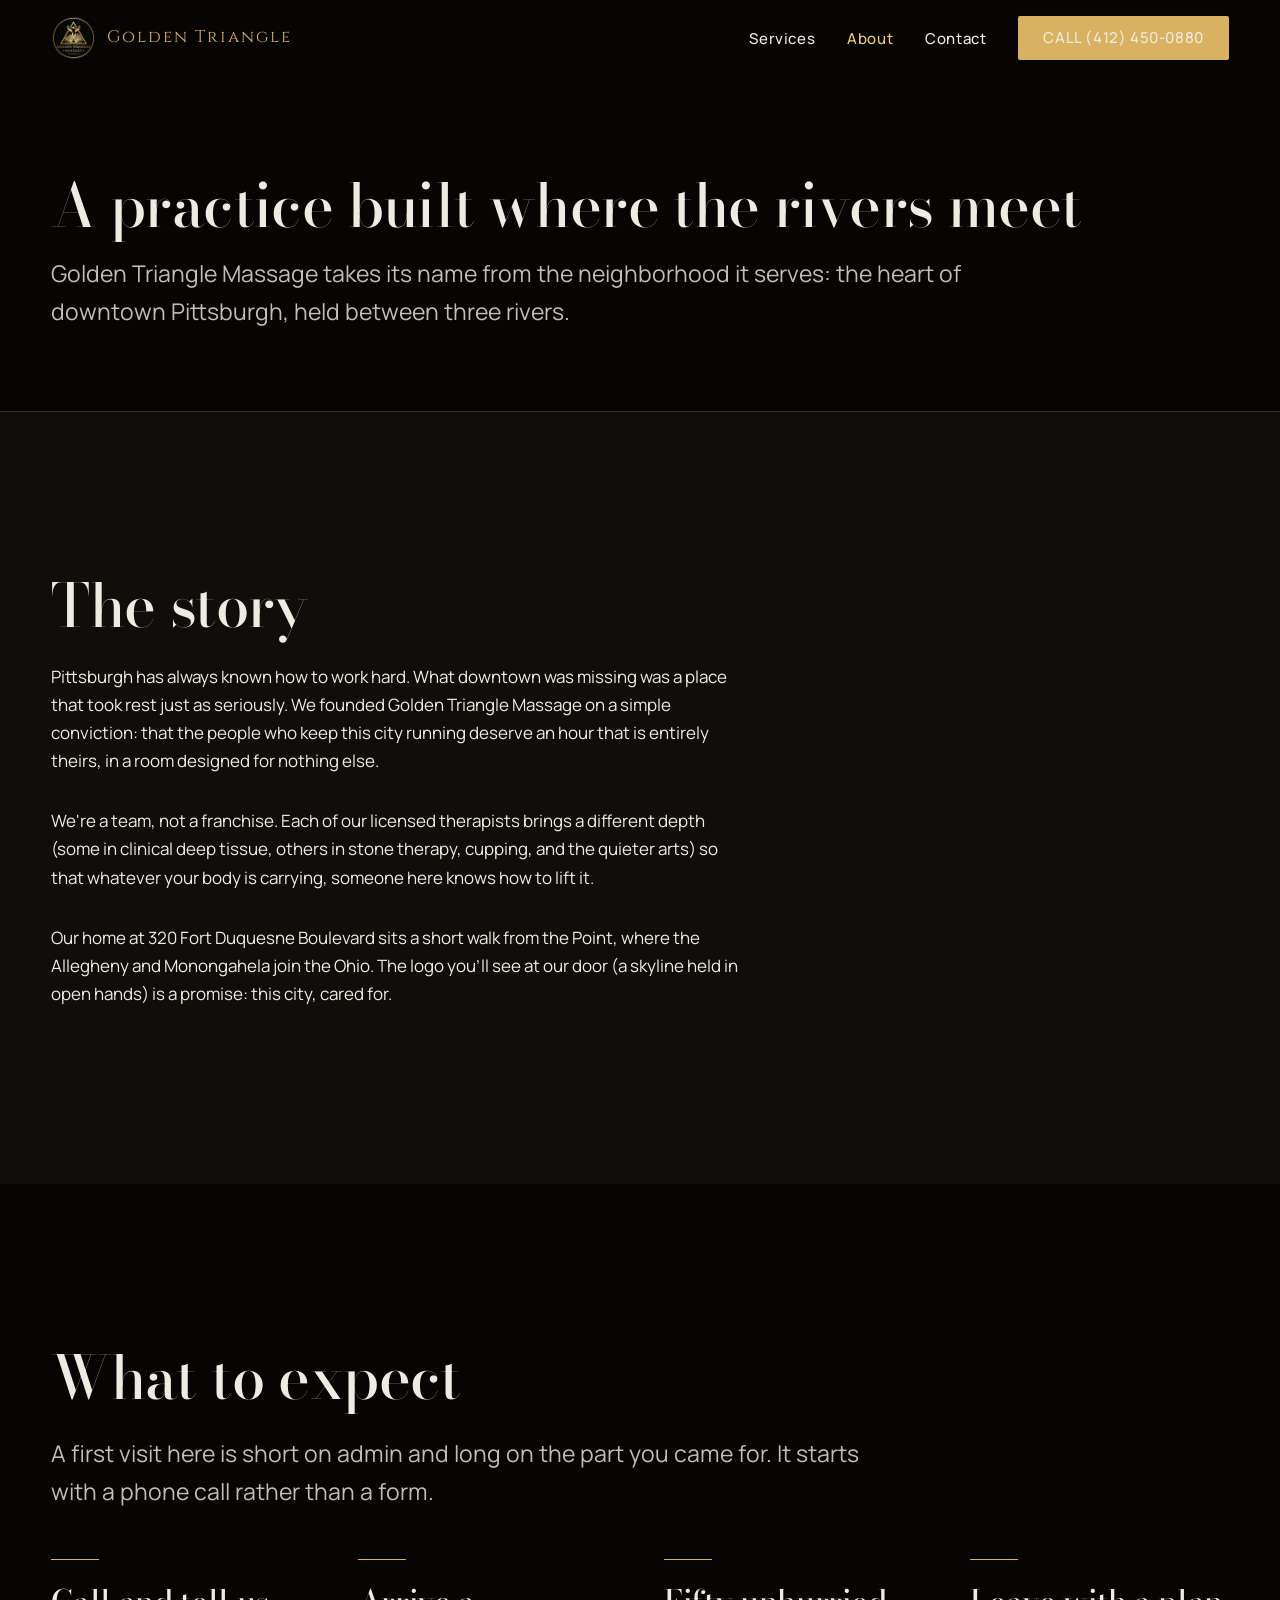
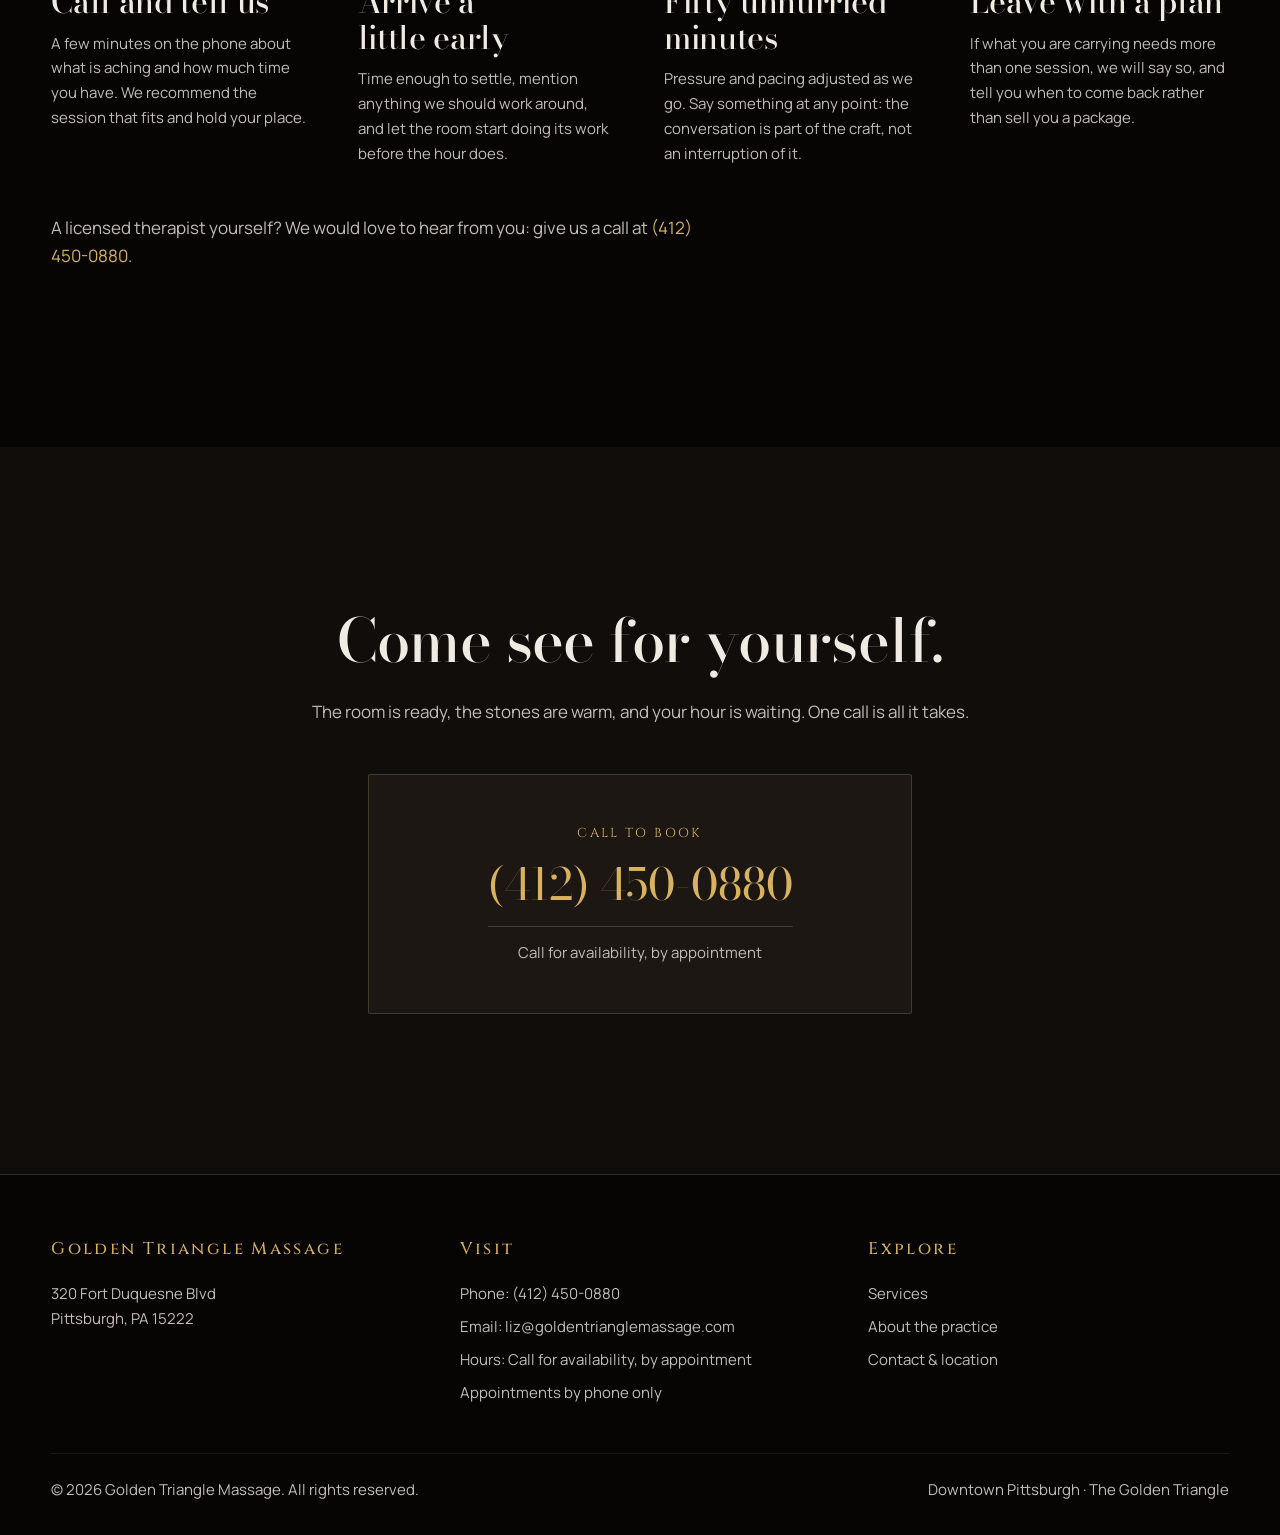
==== about.html @ 6d0ee203 "Initial commit" ====
<!DOCTYPE html>
<html lang="en">
<head>
  <meta charset="UTF-8">
  <meta name="viewport" content="width=device-width, initial-scale=1">
  <title>About — Golden Triangle Massage, Downtown Pittsburgh</title>
  <meta name="description" content="The story of Golden Triangle Massage: a premium massage practice in the heart of downtown Pittsburgh.">
  <link rel="icon" href="assets/favicon.png" type="image/png">
  <link rel="preconnect" href="https://fonts.googleapis.com">
  <link rel="preconnect" href="https://fonts.gstatic.com" crossorigin>
  <link href="https://fonts.googleapis.com/css2?family=Bodoni+Moda:opsz,wght@6..96,400;6..96,500;6..96,600&family=Cinzel:wght@400;500&family=Manrope:wght@400;500;600&display=swap" rel="stylesheet">
  <link rel="stylesheet" href="css/styles.css">
</head>
<body>
  <a class="skip-link" href="#main">Skip to content</a>

  <header class="nav is-solid">
    <div class="nav__inner">
      <a class="nav__brand" href="index.html" aria-label="Golden Triangle Massage — home">
        <img src="assets/logo-mark-96.png" alt="" width="44" height="44">
        <span>Golden Triangle</span>
      </a>
      <button class="nav__toggle" aria-expanded="false" aria-controls="site-nav">
        <span class="nav__toggle-label">Menu</span>
      </button>
      <ul class="nav__links" id="site-nav">
        <li><a href="services.html">Services</a></li>
        <li><a href="about.html" aria-current="page">About</a></li>
        <li><a href="contact.html">Contact</a></li>
        <li><a class="btn btn--gold" href="tel:+14124500880"><span class="nav__call-full">Call (412) 450-0880</span><span class="nav__call-short">Call to Book</span></a></li>
      </ul>
    </div>
  </header>

  <main id="main">
    <div class="page-hero">
      <div class="container">
        <h1 class="rise">A practice built where the rivers meet</h1>
        <p class="rise">Golden Triangle Massage takes its name from the neighborhood it serves: the heart of downtown Pittsburgh, held between three rivers.</p>
      </div>
    </div>

    <section class="section" aria-labelledby="story-title">
      <div class="container">
        <h2 class="section__title rise" id="story-title">The story</h2>
        <div class="stack-8">
          <p class="rise">Pittsburgh has always known how to work hard. What downtown was missing was a place that took rest just as seriously. We founded Golden Triangle Massage on a simple conviction: that the people who keep this city running deserve an hour that is entirely theirs, in a room designed for nothing else.</p>
          <p class="rise">We're a team, not a franchise. Each of our licensed therapists brings a different depth (some in clinical deep tissue, others in stone therapy, cupping, and the quieter arts) so that whatever your body is carrying, someone here knows how to lift it.</p>
          <p class="rise">Our home at 320 Fort Duquesne Boulevard sits a short walk from the Point, where the Allegheny and Monongahela join the Ohio. The logo you'll see at our door (a skyline held in open hands) is a promise: this city, cared for.</p>
        </div>
      </div>
    </section>

    <section class="section section--deep" aria-labelledby="expect-title">
      <div class="container">
        <h2 class="section__title rise" id="expect-title">What to expect</h2>
        <p class="section__lede rise">A first visit here is short on admin and long on the part you came for. It starts with a phone call rather than a form.</p>
        <div class="why-grid mt-12">
          <div class="rise">
            <div class="why__rule" aria-hidden="true"></div>
            <h3>Call and tell us</h3>
            <p>A few minutes on the phone about what is aching and how much time you have. We recommend the session that fits and hold your place.</p>
          </div>
          <div class="rise" data-rise-delay="100">
            <div class="why__rule" aria-hidden="true"></div>
            <h3>Arrive a little early</h3>
            <p>Time enough to settle, mention anything we should work around, and let the room start doing its work before the hour does.</p>
          </div>
          <div class="rise" data-rise-delay="200">
            <div class="why__rule" aria-hidden="true"></div>
            <h3>Fifty unhurried minutes</h3>
            <p>Pressure and pacing adjusted as we go. Say something at any point: the conversation is part of the craft, not an interruption of it.</p>
          </div>
          <div class="rise" data-rise-delay="300">
            <div class="why__rule" aria-hidden="true"></div>
            <h3>Leave with a plan</h3>
            <p>If what you are carrying needs more than one session, we will say so, and tell you when to come back rather than sell you a package.</p>
          </div>
        </div>
        <p class="text-dim mt-12 rise">A licensed therapist yourself? We would love to hear from you: give us a call at <a href="tel:+14124500880">(412) 450-0880</a>.</p>
      </div>
    </section>

    <section class="section cta-band" aria-labelledby="book-title">
      <div class="container">
        <h2 class="rise" id="book-title">Come see for yourself.</h2>
        <p class="rise">The room is ready, the stones are warm, and your hour is waiting. One call is all it takes.</p>
        <div class="call-block rise">
          <p class="call-block__label">Call to book</p>
          <p class="call-block__number"><a href="tel:+14124500880">(412) 450-0880</a></p>
          <p class="call-block__hours">Call for availability, by appointment</p>
        </div>
      </div>
    </section>
  </main>

  <footer class="footer">
    <div class="container">
      <div class="footer__grid">
        <div>
          <h2>Golden Triangle Massage</h2>
          <address>
            320 Fort Duquesne Blvd<br>
            Pittsburgh, PA 15222
          </address>
        </div>
        <div>
          <h2>Visit</h2>
          <ul>
            <li>Phone: <a href="tel:+14124500880">(412) 450-0880</a></li>
            <li>Email: <a href="mailto:liz@goldentrianglemassage.com">liz@goldentrianglemassage.com</a></li>
            <li>Hours: Call for availability, by appointment</li>
            <li>Appointments by phone only</li>
          </ul>
        </div>
        <div>
          <h2>Explore</h2>
          <ul>
            <li><a href="services.html">Services</a></li>
            <li><a href="about.html">About the practice</a></li>
            <li><a href="contact.html">Contact &amp; location</a></li>
          </ul>
        </div>
      </div>
      <div class="footer__legal">
        <span>© 2026 Golden Triangle Massage. All rights reserved.</span>
        <span>Downtown Pittsburgh · The Golden Triangle</span>
      </div>
    </div>
  </footer>

  <script src="js/main.js"></script>
</body>
</html>
---- css/styles.css ----
/* ==========================================================================
   Golden Triangle Massage — design system
   Drenched dark: deep warm near-black, one metallic gold accent, ivory text.
   ========================================================================== */

/* ---------- Tokens ---------- */
:root {
  /* color */
  --bg:         oklch(0.16 0.008 60);
  --bg-deep:    oklch(0.12 0.006 60);
  --surface:    oklch(0.21 0.012 65);
  --surface-2:  oklch(0.25 0.014 68);
  --gold:       oklch(0.78 0.11 85);
  --gold-bright:oklch(0.86 0.12 88);
  --gold-deep:  oklch(0.62 0.10 80);
  --gold-muted: oklch(0.78 0.05 85 / 0.22);
  --gold-faint: oklch(0.78 0.05 85 / 0.10);
  --ivory:      oklch(0.94 0.012 85);
  --ivory-dim:  oklch(0.80 0.01 85);
  --ink-on-gold:oklch(0.18 0.02 70);

  /* type */
  --font-display: "Bodoni Moda", "Didot", "Playfair Display", serif;
  --font-body: "Manrope", "Segoe UI", system-ui, sans-serif;
  --font-mark: "Cinzel", serif;

  --text-xs: 0.8125rem;
  --text-sm: 0.9375rem;
  --text-base: 1.0625rem;
  --text-lg: clamp(1.1875rem, 1.05rem + 0.6vw, 1.4375rem);
  --text-xl: clamp(1.5rem, 1.25rem + 1vw, 2rem);
  --text-2xl: clamp(1.9rem, 1.5rem + 1.8vw, 2.75rem);
  --text-3xl: clamp(2.4rem, 1.8rem + 2.8vw, 3.75rem);
  --text-display: clamp(2.75rem, 1.9rem + 4.4vw, 5.5rem);

  /* spacing */
  --space-1: 0.25rem;
  --space-2: 0.5rem;
  --space-3: 0.75rem;
  --space-4: 1rem;
  --space-6: 1.5rem;
  --space-8: 2rem;
  --space-12: 3rem;
  --space-16: 4rem;
  --space-24: 6rem;
  --section-pad: clamp(5rem, 6rem + 6vw, 10rem);

  /* misc */
  --container: min(1200px, 92vw);
  --radius: 2px;
  --ease-out: cubic-bezier(0.22, 1, 0.36, 1);
  --dur-fast: 200ms;
  --dur-slow: 700ms;

  /* z-scale */
  --z-nav: 30;
  --z-menu: 40;
  --z-skip: 50;

  color-scheme: dark;
}

/* ---------- Reset-ish ---------- */
*, *::before, *::after { box-sizing: border-box; }
html { scroll-behavior: smooth; }
@media (prefers-reduced-motion: reduce) {
  html { scroll-behavior: auto; }
}
body {
  margin: 0;
  background: var(--bg);
  color: var(--ivory);
  font-family: var(--font-body);
  font-size: var(--text-base);
  line-height: 1.65;
  -webkit-font-smoothing: antialiased;
  text-rendering: optimizeLegibility;
}
img { max-width: 100%; height: auto; display: block; }
h1, h2, h3, h4 {
  font-family: var(--font-display);
  font-weight: 500;
  line-height: 1.12;
  letter-spacing: -0.01em;
  text-wrap: balance;
  margin: 0 0 var(--space-6);
}
p { margin: 0 0 var(--space-4); max-width: 70ch; text-wrap: pretty; }
a { color: var(--gold); text-decoration: none; transition: color var(--dur-fast) var(--ease-out); }
a:hover { color: var(--gold-bright); }

:focus-visible {
  outline: 2px solid var(--gold);
  outline-offset: 3px;
  border-radius: var(--radius);
}

::selection { background: var(--gold); color: var(--ink-on-gold); }

/* ---------- Skip link ---------- */
.skip-link {
  position: fixed;
  top: -100%;
  left: var(--space-4);
  z-index: var(--z-skip);
  background: var(--gold);
  color: var(--ink-on-gold);
  padding: var(--space-3) var(--space-6);
  font-weight: 600;
  border-radius: var(--radius);
}
.skip-link:focus { top: var(--space-4); color: var(--ink-on-gold); }

/* ---------- Layout primitives ---------- */
.container { width: var(--container); margin-inline: auto; }
.section { padding-block: var(--section-pad); }
.section--deep { background: var(--bg-deep); }
.section--surface { background: var(--surface); }

.hairline {
  border: 0;
  height: 1px;
  background: var(--gold-muted);
  margin: 0;
}

/* ---------- Buttons ---------- */
.btn {
  display: inline-flex;
  align-items: center;
  justify-content: center;
  gap: var(--space-2);
  min-height: 48px;
  padding: 0.85rem 2.2rem;
  font-family: var(--font-body);
  font-size: var(--text-sm);
  font-weight: 600;
  letter-spacing: 0.06em;
  text-transform: uppercase;
  border-radius: var(--radius);
  border: 1px solid transparent;
  cursor: pointer;
  transition: background-color var(--dur-fast) var(--ease-out),
              border-color var(--dur-fast) var(--ease-out),
              color var(--dur-fast) var(--ease-out);
}
.btn--gold {
  background: var(--gold);
  color: var(--ink-on-gold);
}
.btn--gold:hover { background: var(--gold-bright); color: var(--ink-on-gold); }
.btn--ghost {
  border-color: var(--gold-muted);
  color: var(--ivory);
  background: transparent;
}
.btn--ghost:hover { border-color: var(--gold); color: var(--gold-bright); }

/* ---------- Nav ---------- */
.nav {
  position: fixed;
  inset-inline: 0;
  top: 0;
  z-index: var(--z-nav);
  transition: background-color 300ms var(--ease-out), border-color 300ms var(--ease-out);
  border-bottom: 1px solid transparent;
  background: transparent;
}
.nav.is-solid {
  background: oklch(0.12 0.006 60 / 0.92);
  border-bottom-color: var(--gold-muted);
  backdrop-filter: blur(12px);
}
.nav__inner {
  width: var(--container);
  margin-inline: auto;
  display: flex;
  align-items: center;
  justify-content: space-between;
  gap: var(--space-6);
  min-height: 76px;
}
.nav__brand {
  display: flex;
  align-items: center;
  gap: var(--space-3);
  font-family: var(--font-mark);
  font-size: 1.05rem;
  letter-spacing: 0.12em;
  color: var(--gold);
  white-space: nowrap;
}
.nav__brand:hover { color: var(--gold-bright); }
.nav__brand img { width: 44px; height: 44px; object-fit: cover; border-radius: 50%; }
.nav__links {
  display: flex;
  align-items: center;
  gap: var(--space-8);
  list-style: none;
  margin: 0;
  padding: 0;
}
.nav__links a {
  color: var(--ivory);
  font-size: var(--text-sm);
  font-weight: 500;
  letter-spacing: 0.04em;
}
.nav__links a:hover, .nav__links a[aria-current="page"] { color: var(--gold-bright); }
.nav__links .btn { min-height: 42px; padding: 0.55rem 1.5rem; }
.nav__call-full { display: none; }
@media (min-width: 1080px) {
  .nav__call-full { display: inline; }
  .nav__call-short { display: none; }
}

/* mobile nav */
.nav__toggle {
  display: none;
  background: none;
  border: 1px solid var(--gold-muted);
  border-radius: var(--radius);
  color: var(--ivory);
  padding: var(--space-2) var(--space-3);
  cursor: pointer;
  min-height: 44px;
  min-width: 44px;
}
@media (max-width: 820px) {
  .nav__toggle { display: inline-flex; align-items: center; justify-content: center; }
  .nav__links {
    position: fixed;
    inset: 0;
    top: 76px;
    z-index: var(--z-menu);
    flex-direction: column;
    justify-content: flex-start;
    padding-top: var(--space-12);
    gap: var(--space-8);
    background: var(--bg-deep);
    transform: translateY(-8px);
    opacity: 0;
    visibility: hidden;
    transition: opacity 250ms var(--ease-out), transform 250ms var(--ease-out), visibility 0s 250ms;
  }
  .nav__links.is-open {
    opacity: 1;
    visibility: visible;
    transform: none;
    transition: opacity 250ms var(--ease-out), transform 250ms var(--ease-out);
  }
  .nav__links a { font-size: var(--text-lg); }
  .nav__call-full { display: inline; }
  .nav__call-short { display: none; }
}

/* ---------- Hero ---------- */
.hero {
  position: relative;
  min-height: 92svh;
  display: grid;
  align-items: end;
  isolation: isolate;
  overflow: hidden;
}
.hero__media, .hero__media img {
  position: absolute;
  inset: 0;
  width: 100%;
  height: 100%;
  object-fit: cover;
  z-index: -2;
}
.hero__scrim {
  position: absolute;
  inset: 0;
  z-index: -1;
  background:
    linear-gradient(to top, oklch(0.12 0.006 60 / 0.96) 0%, oklch(0.12 0.006 60 / 0.55) 45%, oklch(0.12 0.006 60 / 0.35) 100%);
}
.hero__content {
  width: var(--container);
  margin-inline: auto;
  padding-block: var(--space-24) clamp(4rem, 8vw, 7rem);
  max-width: min(720px, 92vw);
  margin-inline: auto;
}
.hero__kicker {
  font-family: var(--font-mark);
  color: var(--gold);
  letter-spacing: 0.22em;
  font-size: var(--text-sm);
  margin-bottom: var(--space-6);
}
.hero h1 {
  font-size: var(--text-display);
  font-weight: 500;
  margin-bottom: var(--space-6);
}
.hero__sub {
  color: var(--ivory-dim);
  font-size: var(--text-lg);
  max-width: 46ch;
  margin-bottom: var(--space-8);
}
.hero__ctas { display: flex; flex-wrap: wrap; gap: var(--space-4); }

/* ---------- Entrance motion (enhances visible content) ---------- */
.rise { opacity: 1; transform: none; }
@media (prefers-reduced-motion: no-preference) {
  .js .rise {
    opacity: 0;
    transform: translateY(24px);
    transition: opacity var(--dur-slow) var(--ease-out), transform var(--dur-slow) var(--ease-out);
  }
  .js .rise.is-in { opacity: 1; transform: none; }
  .js .hero .rise { transition-duration: 900ms; }
}

/* ---------- Sections ---------- */
.section__title { font-size: var(--text-3xl); }
.section__lede { color: var(--ivory-dim); font-size: var(--text-lg); max-width: 58ch; }

/* Services — featured + flowing list, not a flat card grid */
.svc-feature {
  display: grid;
  gap: var(--space-8);
  align-items: center;
}
@media (min-width: 900px) {
  .svc-feature { grid-template-columns: 5fr 6fr; gap: var(--space-16); }
  .svc-feature:nth-of-type(even) .svc-feature__media { order: 2; }
}
.svc-feature__media img {
  border-radius: var(--radius);
  border: 1px solid var(--gold-muted);
}
.svc-feature h3 { font-size: var(--text-2xl); margin-bottom: var(--space-4); }
.svc-feature p { color: var(--ivory-dim); }

.svc-list { list-style: none; margin: 0; padding: 0; }
.svc-list li { border-top: 1px solid var(--gold-muted); }
.svc-list li:last-child { border-bottom: 1px solid var(--gold-muted); }
.svc-list a {
  display: flex;
  align-items: baseline;
  justify-content: space-between;
  gap: var(--space-6);
  padding: var(--space-6) var(--space-2);
  color: var(--ivory);
  transition: color var(--dur-fast) var(--ease-out), transform var(--dur-fast) var(--ease-out);
}
.svc-list a:hover { color: var(--gold-bright); transform: translateX(0.5rem); }
.svc-list .svc-list__name { font-family: var(--font-display); font-size: var(--text-xl); }
.svc-list .svc-list__hint { color: var(--ivory-dim); font-size: var(--text-sm); text-align: right; }
@media (max-width: 540px) {
  .svc-list .svc-list__hint { display: none; }
}

/* Why band */
.why-grid {
  display: grid;
  gap: var(--space-12);
  grid-template-columns: repeat(auto-fit, minmax(240px, 1fr));
}
.why-grid h3 { font-size: var(--text-xl); margin-bottom: var(--space-3); }
.why-grid p { color: var(--ivory-dim); font-size: var(--text-sm); margin: 0; }
.why-grid .why__rule { width: 3rem; height: 1px; background: var(--gold); margin-bottom: var(--space-6); }

/* CTA band */
.cta-band { text-align: center; }
.cta-band h2 { font-size: var(--text-3xl); }
.cta-band p { margin-inline: auto; color: var(--ivory-dim); }

/* Call to book — the phone is the only booking channel, so the number is
   presented as content in display type, never hidden behind a button label
   that does nothing on desktop. */
.call-block {
  max-width: 34rem;
  margin: var(--space-12) auto 0;
  padding: var(--space-12) var(--space-8);
  background: var(--surface);
  border: 1px solid var(--gold-muted);
  border-radius: var(--radius);
  text-align: center;
}
.call-block .call-block__label {
  font-family: var(--font-mark);
  font-size: var(--text-xs);
  letter-spacing: 0.18em;
  text-transform: uppercase;
  color: var(--gold);
  margin: 0 0 var(--space-4);
  max-width: none;
}
.call-block .call-block__number {
  margin: 0;
  max-width: none;
  font-family: var(--font-display);
  font-size: var(--text-2xl);
  line-height: 1.1;
}
.call-block__number a {
  color: var(--gold);
  border-bottom: 1px solid var(--gold-muted);
  padding-bottom: var(--space-2);
  transition: color var(--dur-fast) var(--ease-out), border-color var(--dur-fast) var(--ease-out);
  white-space: nowrap;
}
.call-block__number a:hover,
.call-block__number a:focus-visible { color: var(--gold-bright); border-color: var(--gold); }
.call-block .call-block__hours {
  margin: var(--space-8) 0 0;
  max-width: none;
  color: var(--ivory-dim);
  font-size: var(--text-sm);
}
@media (max-width: 480px) {
  .call-block { padding: var(--space-8) var(--space-4); }
}

/* ---------- Footer ---------- */
.footer {
  background: var(--bg-deep);
  border-top: 1px solid var(--gold-muted);
  padding-block: var(--space-16) var(--space-8);
  font-size: var(--text-sm);
  color: var(--ivory-dim);
}
.footer__grid {
  display: grid;
  gap: var(--space-12);
  grid-template-columns: repeat(auto-fit, minmax(220px, 1fr));
  margin-bottom: var(--space-12);
}
.footer h2 { font-family: var(--font-mark); font-size: var(--text-base); color: var(--gold); letter-spacing: 0.14em; }
.footer a { color: var(--ivory-dim); }
.footer a:hover { color: var(--gold-bright); }
.footer address { font-style: normal; }
.footer ul { list-style: none; margin: 0; padding: 0; display: grid; gap: var(--space-2); }
.footer li { overflow-wrap: break-word; }
.footer__legal {
  border-top: 1px solid var(--gold-faint);
  padding-top: var(--space-6);
  display: flex;
  flex-wrap: wrap;
  justify-content: space-between;
  gap: var(--space-4);
}

/* ---------- Detail/service page ---------- */
.page-hero {
  padding-block: calc(76px + var(--space-24)) var(--space-16);
  background: var(--bg-deep);
  border-bottom: 1px solid var(--gold-muted);
}
.page-hero h1 { font-size: var(--text-3xl); margin-bottom: var(--space-4); }
.page-hero p { color: var(--ivory-dim); font-size: var(--text-lg); }

.svc-detail {
  display: grid;
  gap: var(--space-8);
  padding-block: var(--space-16);
  border-top: 1px solid var(--gold-muted);
}
.svc-detail:first-of-type { border-top: 0; }
@media (min-width: 900px) {
  .svc-detail { grid-template-columns: 2fr 3fr; gap: var(--space-16); }
}
.svc-detail h2 { font-size: var(--text-2xl); }
.svc-detail__meta { color: var(--gold); font-size: var(--text-sm); letter-spacing: 0.08em; margin-bottom: var(--space-4); }
.svc-detail ul { color: var(--ivory-dim); padding-left: 1.2em; margin: 0 0 var(--space-6); display: grid; gap: var(--space-2); }
.svc-detail img { border-radius: var(--radius); border: 1px solid var(--gold-muted); position: sticky; top: 100px; }

/* Enhancements — optional add-ons, lifted onto a surface panel */
.enhance {
  display: grid;
  gap: var(--space-8);
  background: var(--surface);
  border: 1px solid var(--gold-muted);
  border-radius: var(--radius);
  padding: var(--space-8);
}
@media (min-width: 900px) {
  .enhance {
    grid-template-columns: 2fr 3fr;
    gap: var(--space-16);
    align-items: center;
    padding: var(--space-12);
  }
}
.enhance__media img { border-radius: var(--radius); border: 1px solid var(--gold-muted); }
.enhance__list { list-style: none; margin: 0; padding: 0; display: grid; gap: var(--space-8); }
.enhance__list > li + li { border-top: 1px solid var(--gold-muted); padding-top: var(--space-8); }
.enhance h3 { font-size: var(--text-xl); margin-bottom: var(--space-3); }
.enhance p { color: var(--ivory-dim); margin: 0; }
.enhance .enhance__meta {
  color: var(--gold);
  font-size: var(--text-sm);
  letter-spacing: 0.08em;
  margin-bottom: var(--space-2);
}

/* Contact */
.contact-grid { display: grid; gap: var(--space-16); }
@media (min-width: 900px) { .contact-grid { grid-template-columns: 1fr 1fr; } }
.contact-grid dl { margin: 0; display: grid; gap: var(--space-6); }
.contact-grid dt { font-family: var(--font-mark); color: var(--gold); letter-spacing: 0.12em; font-size: var(--text-xs); text-transform: uppercase; margin-bottom: var(--space-1); }
.contact-grid dd { margin: 0; color: var(--ivory-dim); }
.map-frame {
  width: 100%;
  aspect-ratio: 4 / 3;
  border: 1px solid var(--gold-muted);
  border-radius: var(--radius);
  filter: grayscale(1) invert(0.92) hue-rotate(180deg) contrast(0.9);
}

/* ---------- Utilities ---------- */
.text-dim { color: var(--ivory-dim); }
.mt-8 { margin-top: var(--space-8); }
.mt-12 { margin-top: var(--space-12); }
.mt-16 { margin-top: var(--space-16); }
.stack-8 > * + * { margin-top: var(--space-8); }
.stack-16 > * + * { margin-top: var(--space-16); }
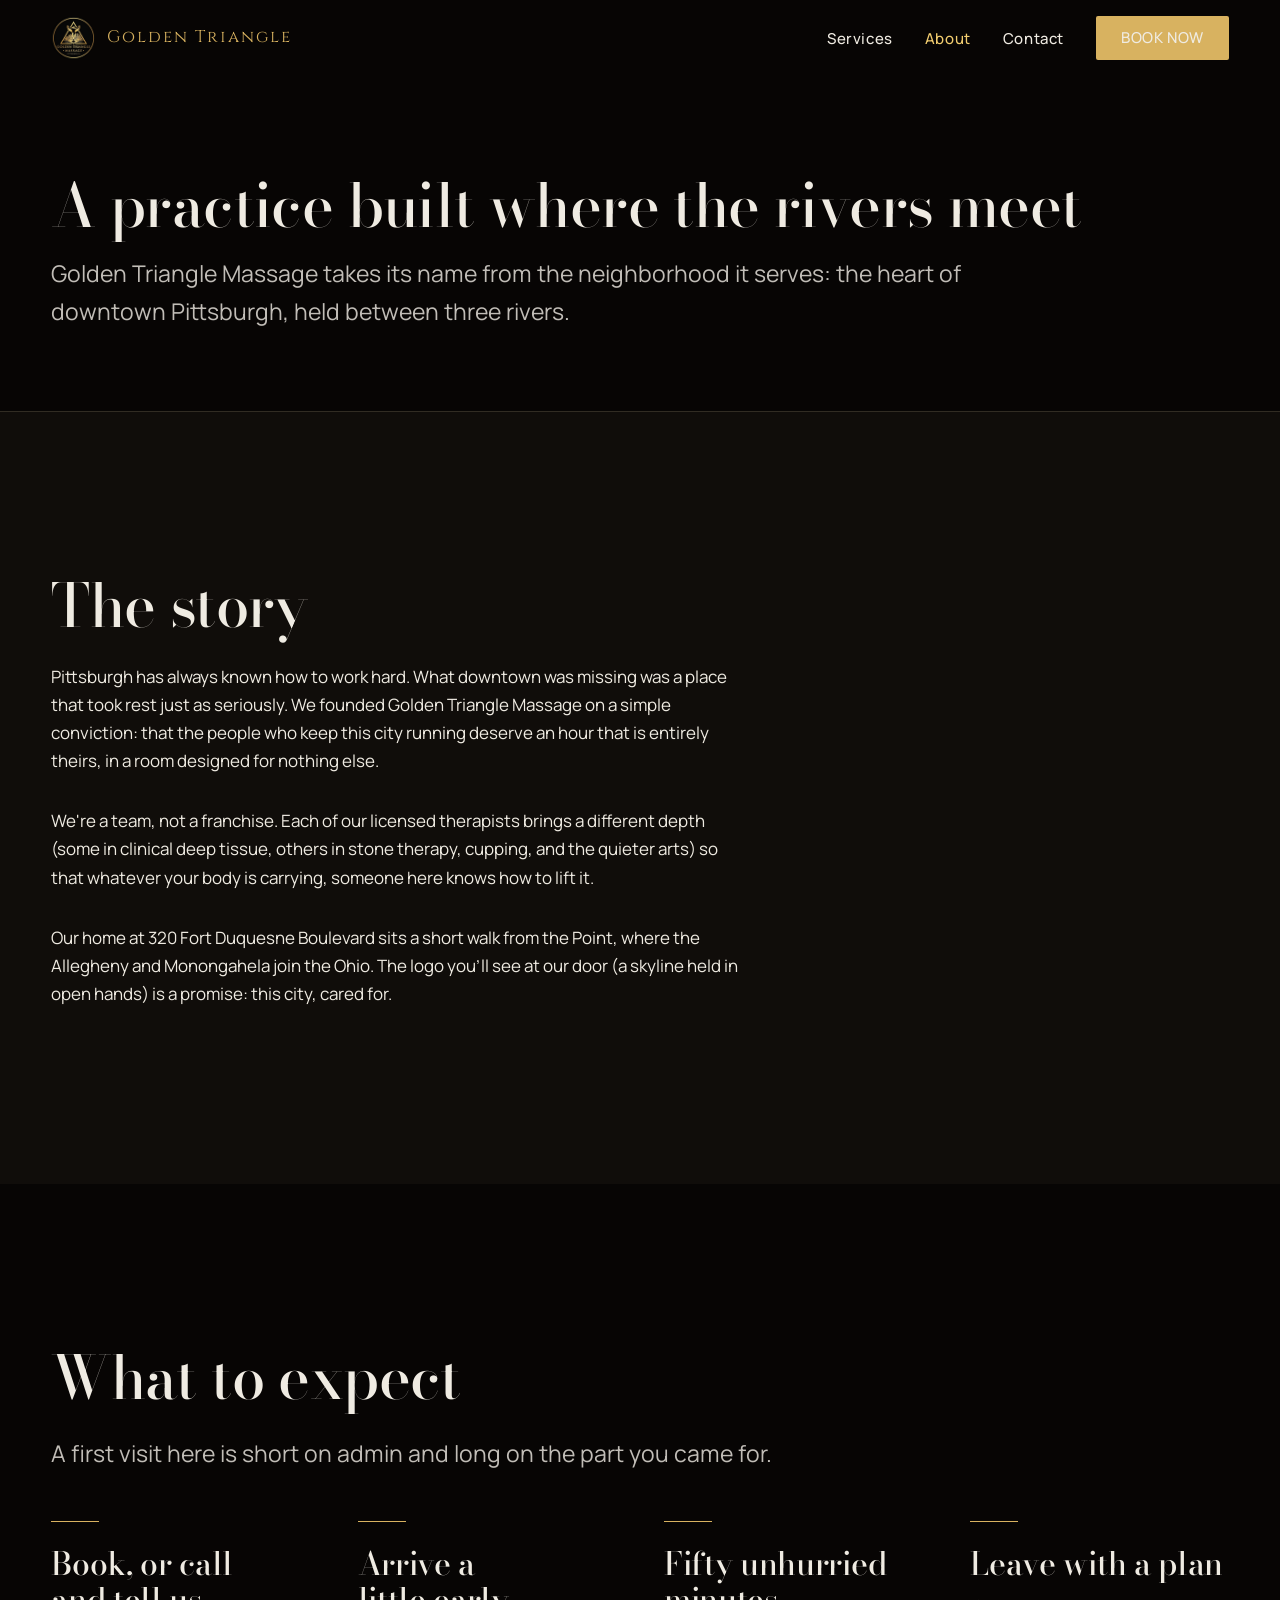
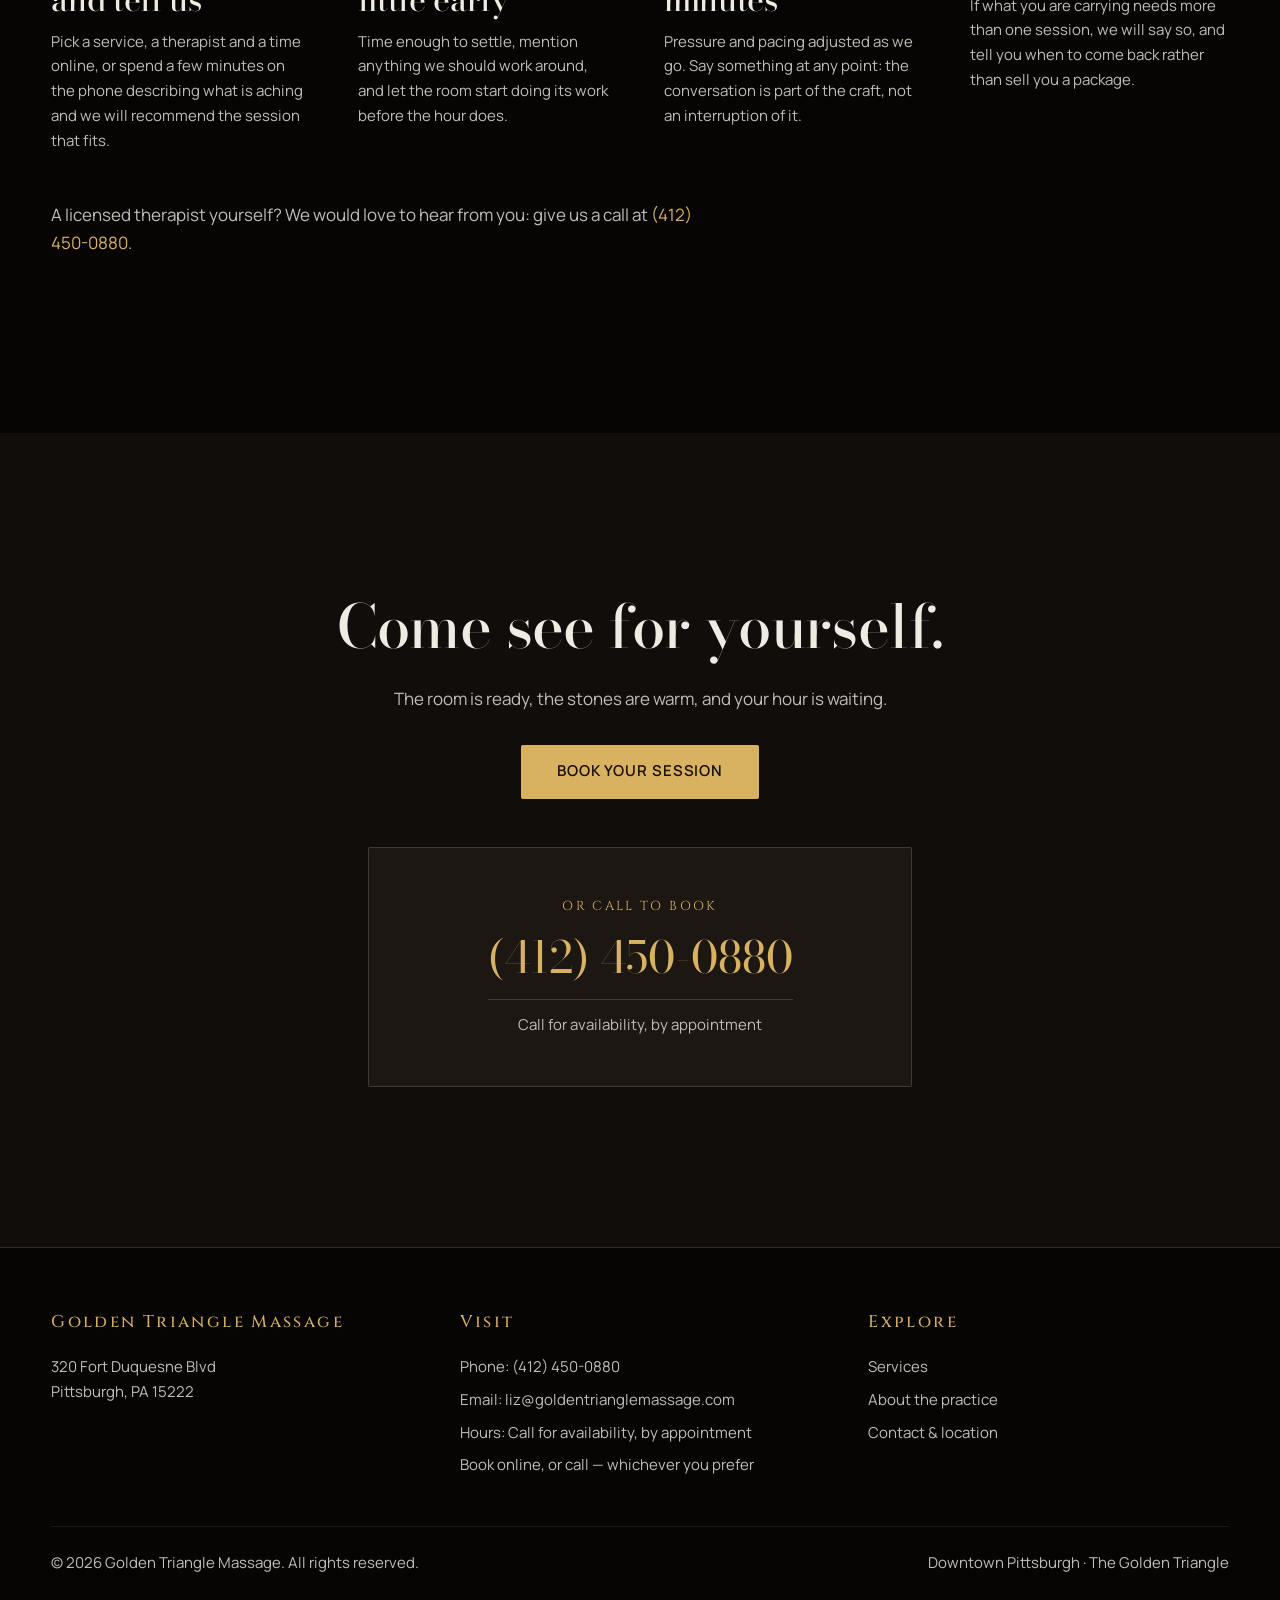
==== commit 5d5183e2: "Re-establish Square online booking widget" ====
--- a/about.html
+++ b/about.html
@@ -27,7 +27,7 @@
         <li><a href="services.html">Services</a></li>
         <li><a href="about.html" aria-current="page">About</a></li>
         <li><a href="contact.html">Contact</a></li>
-        <li><a class="btn btn--gold" href="tel:+14124500880"><span class="nav__call-full">Call (412) 450-0880</span><span class="nav__call-short">Call to Book</span></a></li>
+        <li><a class="btn btn--gold" href="index.html#book">Book Now</a></li>
       </ul>
     </div>
   </header>
@@ -54,12 +54,12 @@
     <section class="section section--deep" aria-labelledby="expect-title">
       <div class="container">
         <h2 class="section__title rise" id="expect-title">What to expect</h2>
-        <p class="section__lede rise">A first visit here is short on admin and long on the part you came for. It starts with a phone call rather than a form.</p>
+        <p class="section__lede rise">A first visit here is short on admin and long on the part you came for.</p>
         <div class="why-grid mt-12">
           <div class="rise">
             <div class="why__rule" aria-hidden="true"></div>
-            <h3>Call and tell us</h3>
-            <p>A few minutes on the phone about what is aching and how much time you have. We recommend the session that fits and hold your place.</p>
+            <h3>Book, or call and tell us</h3>
+            <p>Pick a service, a therapist and a time online, or spend a few minutes on the phone describing what is aching and we will recommend the session that fits.</p>
           </div>
           <div class="rise" data-rise-delay="100">
             <div class="why__rule" aria-hidden="true"></div>
@@ -84,9 +84,10 @@
     <section class="section cta-band" aria-labelledby="book-title">
       <div class="container">
         <h2 class="rise" id="book-title">Come see for yourself.</h2>
-        <p class="rise">The room is ready, the stones are warm, and your hour is waiting. One call is all it takes.</p>
+        <p class="rise">The room is ready, the stones are warm, and your hour is waiting.</p>
+        <p class="mt-8 rise"><a class="btn btn--gold" href="index.html#book">Book Your Session</a></p>
         <div class="call-block rise">
-          <p class="call-block__label">Call to book</p>
+          <p class="call-block__label">Or call to book</p>
           <p class="call-block__number"><a href="tel:+14124500880">(412) 450-0880</a></p>
           <p class="call-block__hours">Call for availability, by appointment</p>
         </div>
@@ -110,7 +111,7 @@
             <li>Phone: <a href="tel:+14124500880">(412) 450-0880</a></li>
             <li>Email: <a href="mailto:liz@goldentrianglemassage.com">liz@goldentrianglemassage.com</a></li>
             <li>Hours: Call for availability, by appointment</li>
-            <li>Appointments by phone only</li>
+            <li>Book online, or call &mdash; whichever you prefer</li>
           </ul>
         </div>
         <div>
--- a/css/styles.css
+++ b/css/styles.css
@@ -208,11 +208,6 @@
 }
 .nav__links a:hover, .nav__links a[aria-current="page"] { color: var(--gold-bright); }
 .nav__links .btn { min-height: 42px; padding: 0.55rem 1.5rem; }
-.nav__call-full { display: none; }
-@media (min-width: 1080px) {
-  .nav__call-full { display: inline; }
-  .nav__call-short { display: none; }
-}
 
 /* mobile nav */
 .nav__toggle {
@@ -250,8 +245,6 @@
     transition: opacity 250ms var(--ease-out), transform 250ms var(--ease-out);
   }
   .nav__links a { font-size: var(--text-lg); }
-  .nav__call-full { display: inline; }
-  .nav__call-short { display: none; }
 }
 
 /* ---------- Hero ---------- */
@@ -372,7 +365,28 @@
 .cta-band h2 { font-size: var(--text-3xl); }
 .cta-band p { margin-inline: auto; color: var(--ivory-dim); }
 
-/* Call to book — the phone is the only booking channel, so the number is
+/* Booking — Square Appointments widget.
+   The embed script injects its own iframe with inline width/height and
+   min-height:500px. Inline styles beat stylesheet rules, so the height
+   override below needs !important. Keep .booking free of side padding at
+   small widths: under 280px of container width Square swaps the widget
+   for its own blue button. */
+.booking {
+  max-width: 940px;
+  margin-inline: auto;
+  margin-top: var(--space-12);
+}
+.booking iframe {
+  min-height: 820px !important;
+  border-radius: var(--radius);
+  background: var(--ivory);
+  display: block;
+}
+@media (max-width: 640px) {
+  .booking iframe { min-height: 900px !important; }
+}
+
+/* Call to book — the alternative to the widget above it. The number is
    presented as content in display type, never hidden behind a button label
    that does nothing on desktop. */
 .call-block {
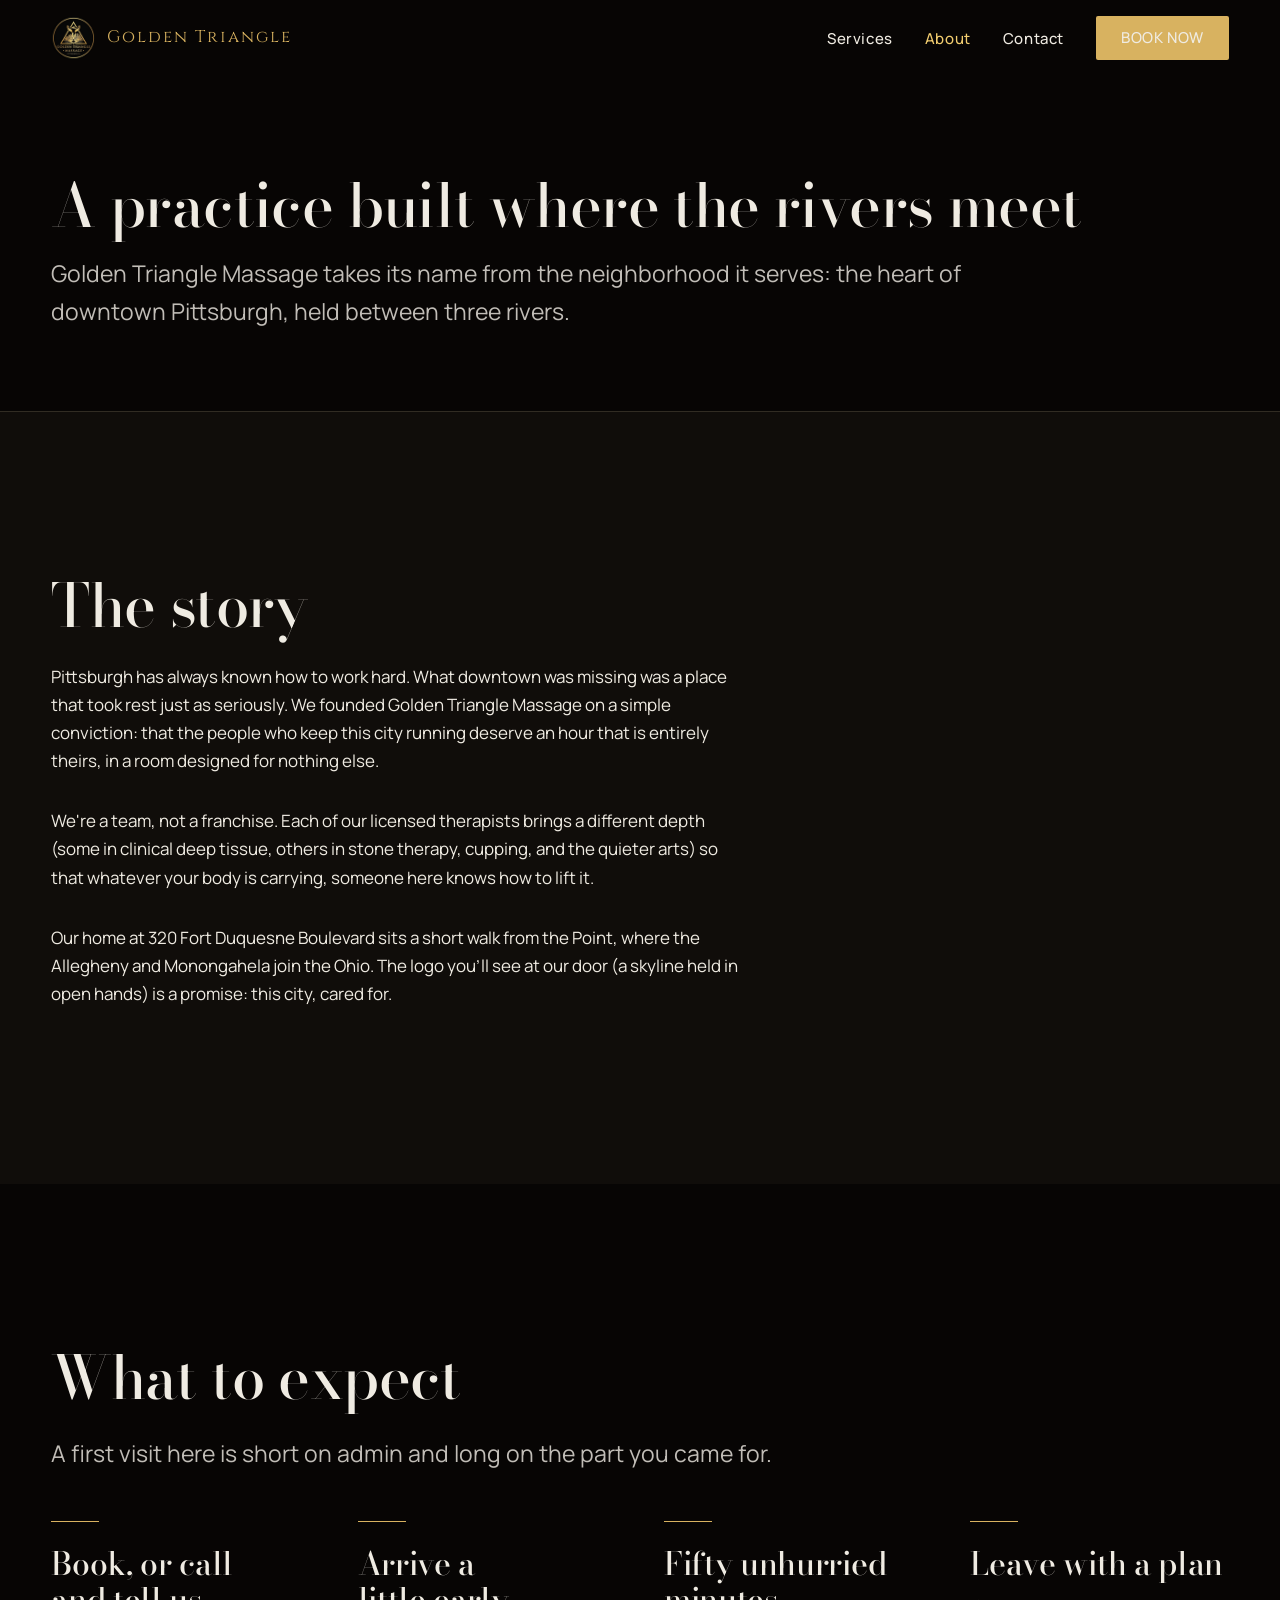
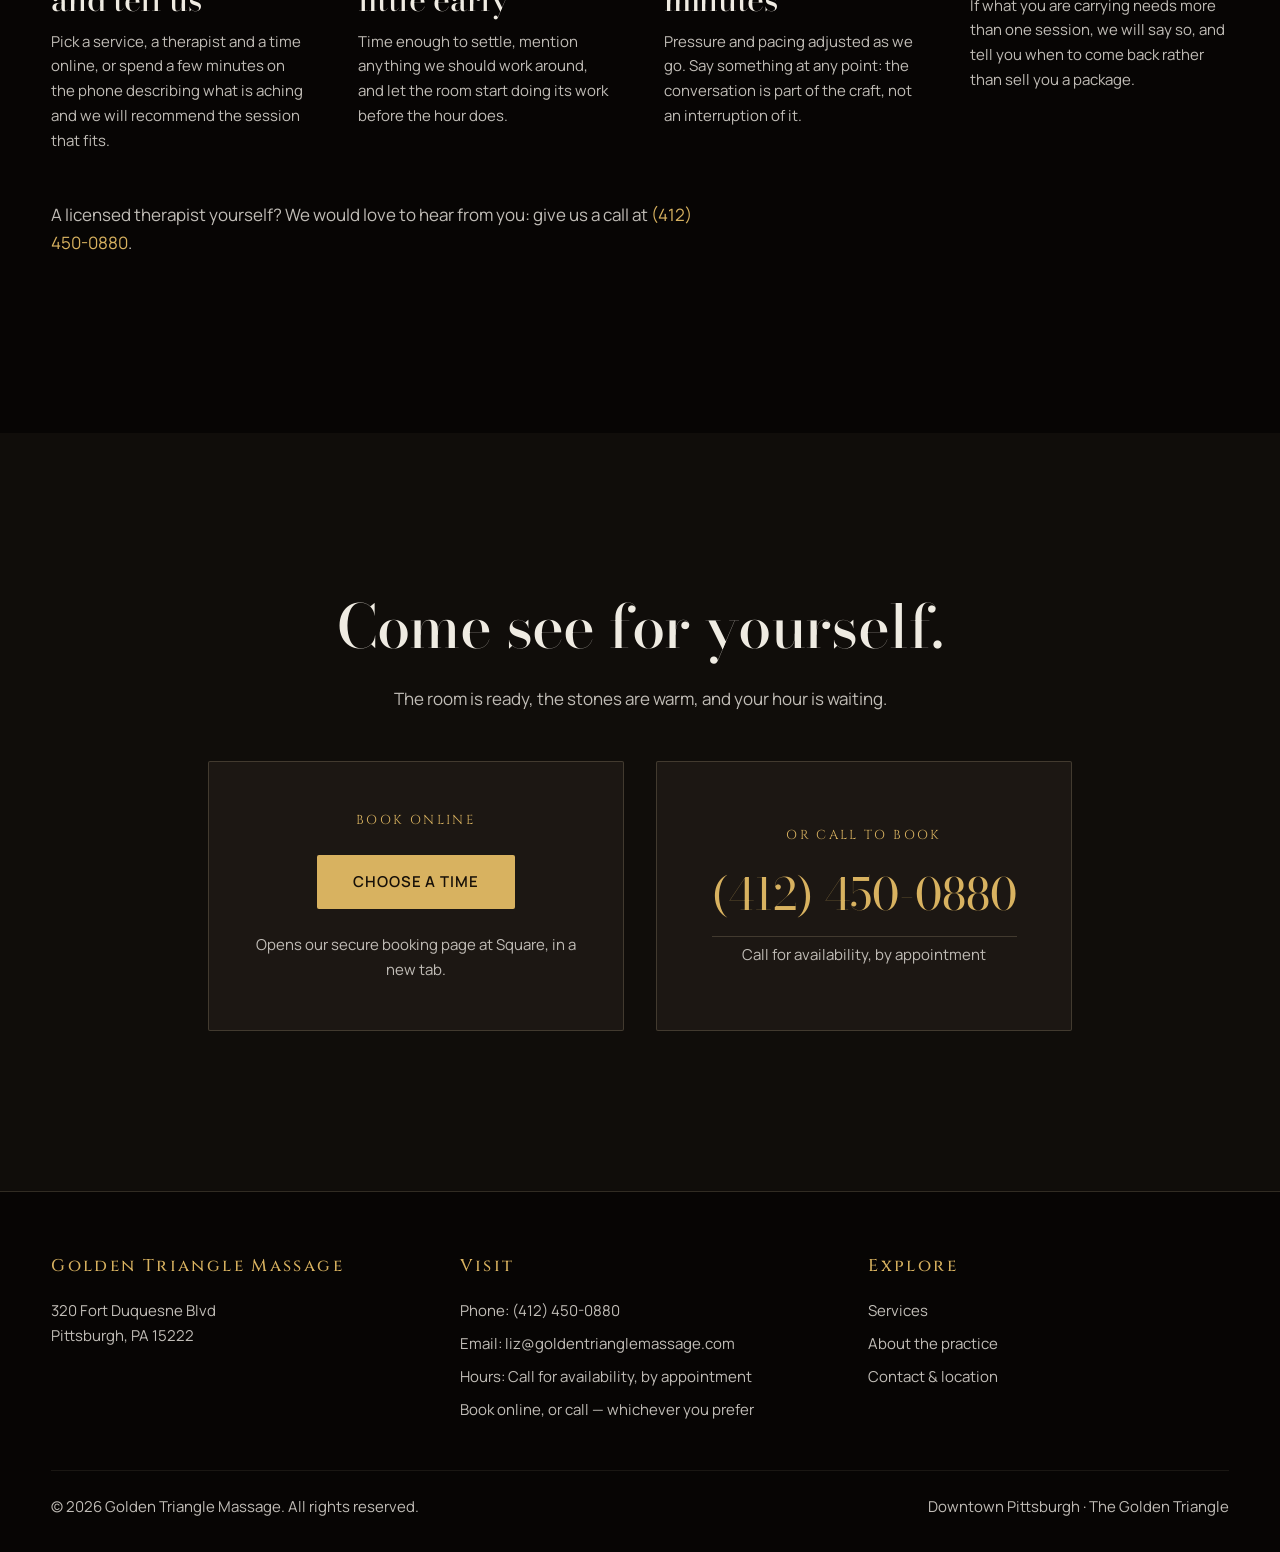
==== commit bf954a82: "Replace Square embed with hosted booking link; fix anchor scroll" ====
--- a/about.html
+++ b/about.html
@@ -85,11 +85,17 @@
       <div class="container">
         <h2 class="rise" id="book-title">Come see for yourself.</h2>
         <p class="rise">The room is ready, the stones are warm, and your hour is waiting.</p>
-        <p class="mt-8 rise"><a class="btn btn--gold" href="index.html#book">Book Your Session</a></p>
-        <div class="call-block rise">
-          <p class="call-block__label">Or call to book</p>
-          <p class="call-block__number"><a href="tel:+14124500880">(412) 450-0880</a></p>
-          <p class="call-block__hours">Call for availability, by appointment</p>
+        <div class="book-options rise">
+          <div class="book-panel">
+            <p class="book-panel__label">Book online</p>
+            <p class="book-panel__action"><a class="btn btn--gold" href="https://book.squareup.com/appointments/7wkaf66nn5cage/location/LXZYDMAX96EXE" target="_blank" rel="noopener">Choose a time</a></p>
+            <p class="book-panel__note">Opens our secure booking page at Square, in a new tab.</p>
+          </div>
+          <div class="book-panel">
+            <p class="book-panel__label">Or call to book</p>
+            <p class="book-panel__number"><a href="tel:+14124500880">(412) 450-0880</a></p>
+            <p class="book-panel__note">Call for availability, by appointment</p>
+          </div>
         </div>
       </div>
     </section>
--- a/css/styles.css
+++ b/css/styles.css
@@ -63,6 +63,7 @@
 /* ---------- Reset-ish ---------- */
 *, *::before, *::after { box-sizing: border-box; }
 html { scroll-behavior: smooth; }
+[id] { scroll-margin-top: 96px; }
 @media (prefers-reduced-motion: reduce) {
   html { scroll-behavior: auto; }
 }
@@ -365,72 +366,62 @@
 .cta-band h2 { font-size: var(--text-3xl); }
 .cta-band p { margin-inline: auto; color: var(--ivory-dim); }
 
-/* Booking — Square Appointments widget.
-   The embed script injects its own iframe with inline width/height and
-   min-height:500px. Inline styles beat stylesheet rules, so the height
-   override below needs !important. Keep .booking free of side padding at
-   small widths: under 280px of container width Square swaps the widget
-   for its own blue button. */
-.booking {
-  max-width: 940px;
-  margin-inline: auto;
-  margin-top: var(--space-12);
-}
-.booking iframe {
-  min-height: 820px !important;
-  border-radius: var(--radius);
-  background: var(--ivory);
-  display: block;
-}
-@media (max-width: 640px) {
-  .booking iframe { min-height: 900px !important; }
-}
-
-/* Call to book — the alternative to the widget above it. The number is
+/* Booking options — two equal routes, online or phone. The number is
    presented as content in display type, never hidden behind a button label
    that does nothing on desktop. */
-.call-block {
-  max-width: 34rem;
+.book-options {
+  display: grid;
+  gap: var(--space-8);
+  max-width: 54rem;
   margin: var(--space-12) auto 0;
-  padding: var(--space-12) var(--space-8);
+}
+@media (min-width: 760px) {
+  .book-options { grid-template-columns: 1fr 1fr; }
+}
+.book-panel {
+  display: flex;
+  flex-direction: column;
+  justify-content: center;
   background: var(--surface);
   border: 1px solid var(--gold-muted);
   border-radius: var(--radius);
+  padding: var(--space-12) var(--space-8);
   text-align: center;
 }
-.call-block .call-block__label {
+.book-panel .book-panel__label {
   font-family: var(--font-mark);
   font-size: var(--text-xs);
   letter-spacing: 0.18em;
   text-transform: uppercase;
   color: var(--gold);
-  margin: 0 0 var(--space-4);
+  margin: 0 0 var(--space-6);
   max-width: none;
 }
-.call-block .call-block__number {
+.book-panel .book-panel__number {
   margin: 0;
   max-width: none;
   font-family: var(--font-display);
   font-size: var(--text-2xl);
   line-height: 1.1;
 }
-.call-block__number a {
+.book-panel__number a {
   color: var(--gold);
   border-bottom: 1px solid var(--gold-muted);
   padding-bottom: var(--space-2);
   transition: color var(--dur-fast) var(--ease-out), border-color var(--dur-fast) var(--ease-out);
   white-space: nowrap;
 }
-.call-block__number a:hover,
-.call-block__number a:focus-visible { color: var(--gold-bright); border-color: var(--gold); }
-.call-block .call-block__hours {
-  margin: var(--space-8) 0 0;
+.book-panel__number a:hover,
+.book-panel__number a:focus-visible { color: var(--gold-bright); border-color: var(--gold); }
+.book-panel .book-panel__action { margin: 0; max-width: none; }
+.book-panel .book-panel__note {
+  margin: var(--space-6) 0 0;
   max-width: none;
   color: var(--ivory-dim);
   font-size: var(--text-sm);
 }
 @media (max-width: 480px) {
-  .call-block { padding: var(--space-8) var(--space-4); }
+  .book-panel { padding: var(--space-8) var(--space-4); }
 }
 
 /* ---------- Footer ---------- */
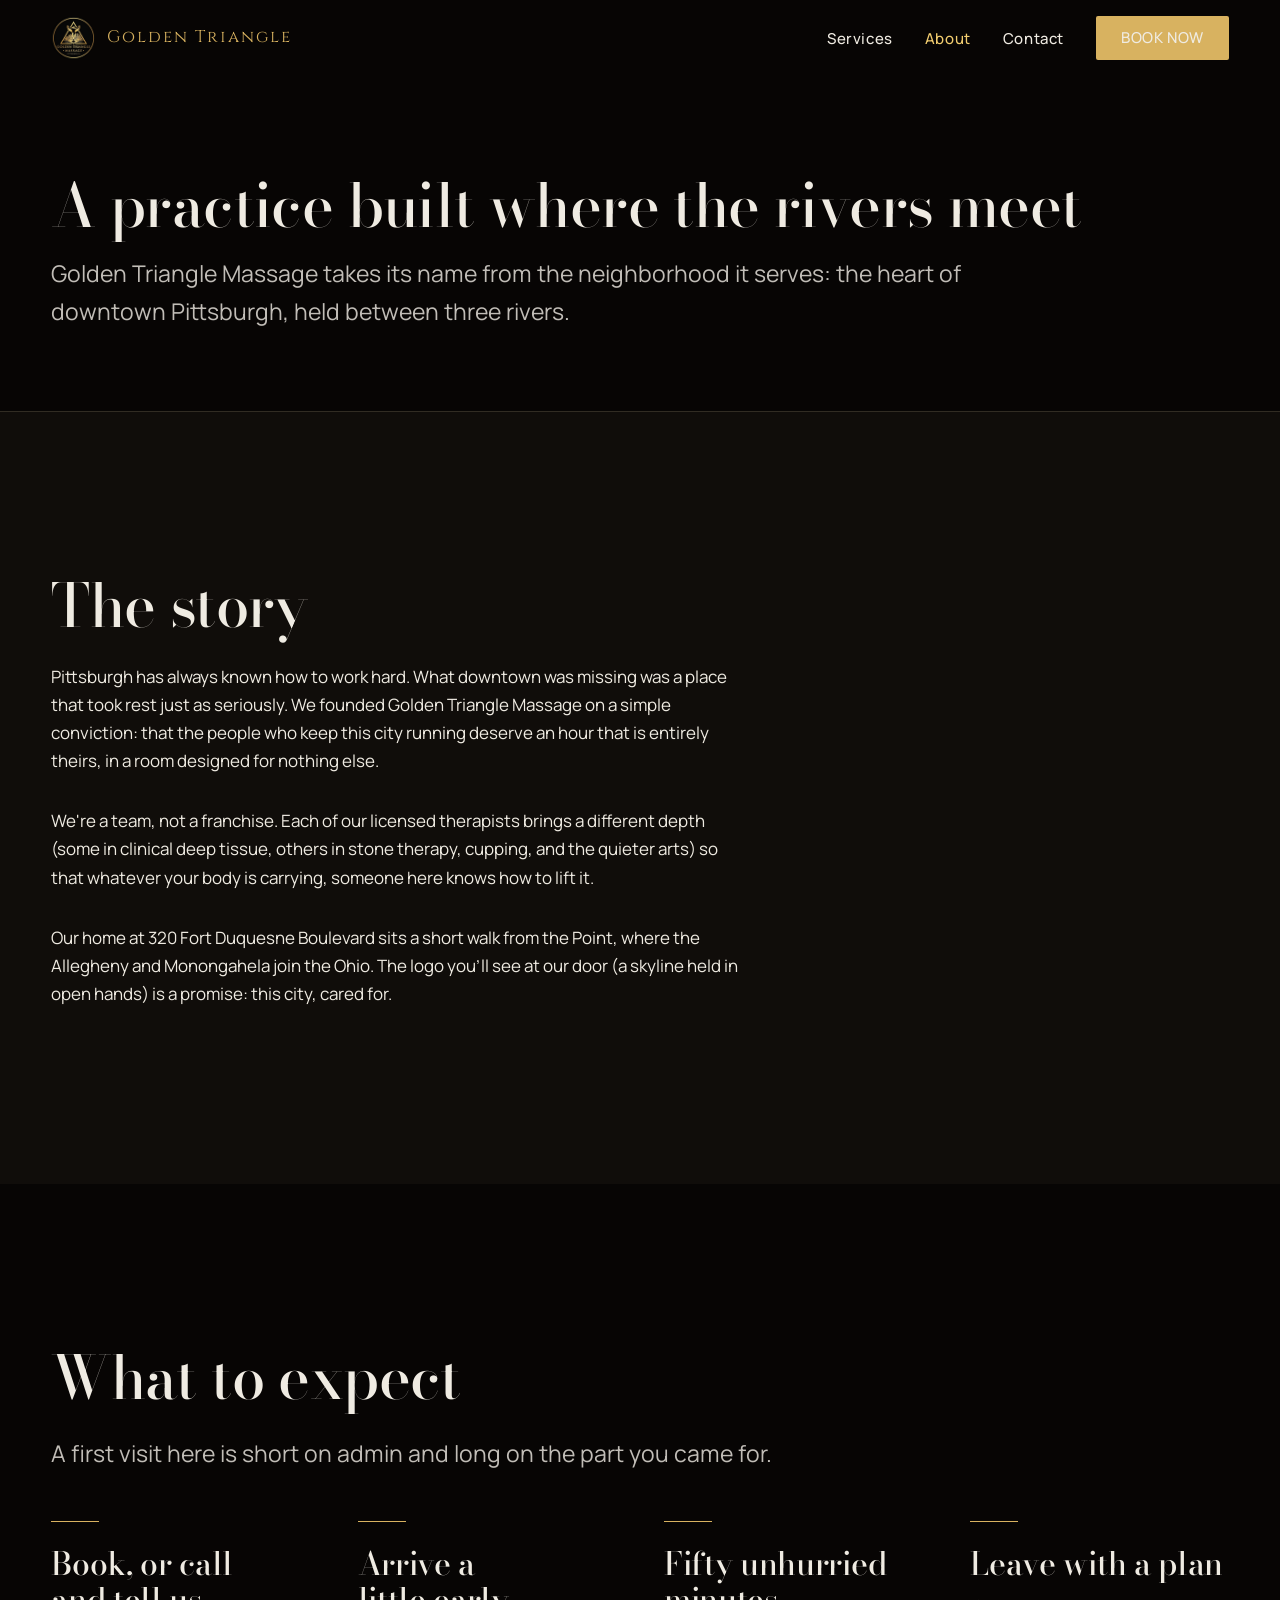
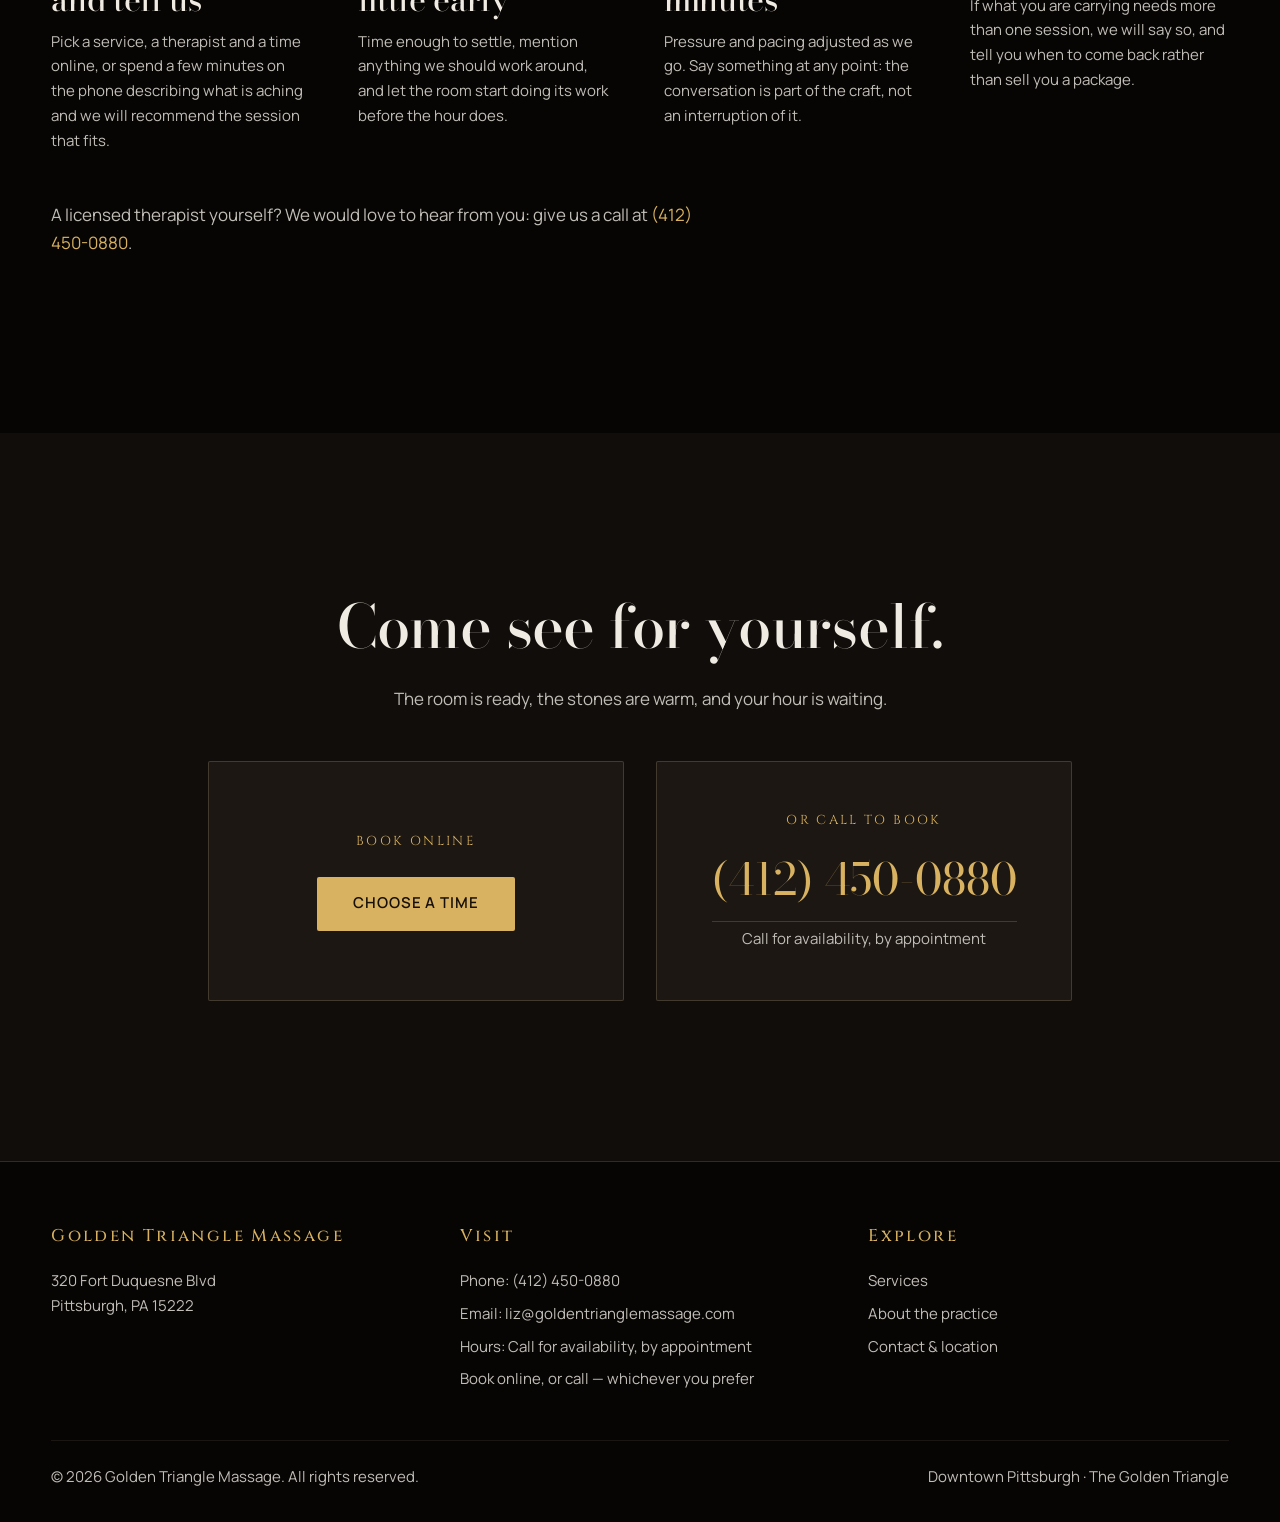
==== commit c71a22ee: "Remove square wording on booking CTA" ====
--- a/about.html
+++ b/about.html
@@ -89,7 +89,6 @@
           <div class="book-panel">
             <p class="book-panel__label">Book online</p>
             <p class="book-panel__action"><a class="btn btn--gold" href="https://book.squareup.com/appointments/7wkaf66nn5cage/location/LXZYDMAX96EXE" target="_blank" rel="noopener">Choose a time</a></p>
-            <p class="book-panel__note">Opens our secure booking page at Square, in a new tab.</p>
           </div>
           <div class="book-panel">
             <p class="book-panel__label">Or call to book</p>
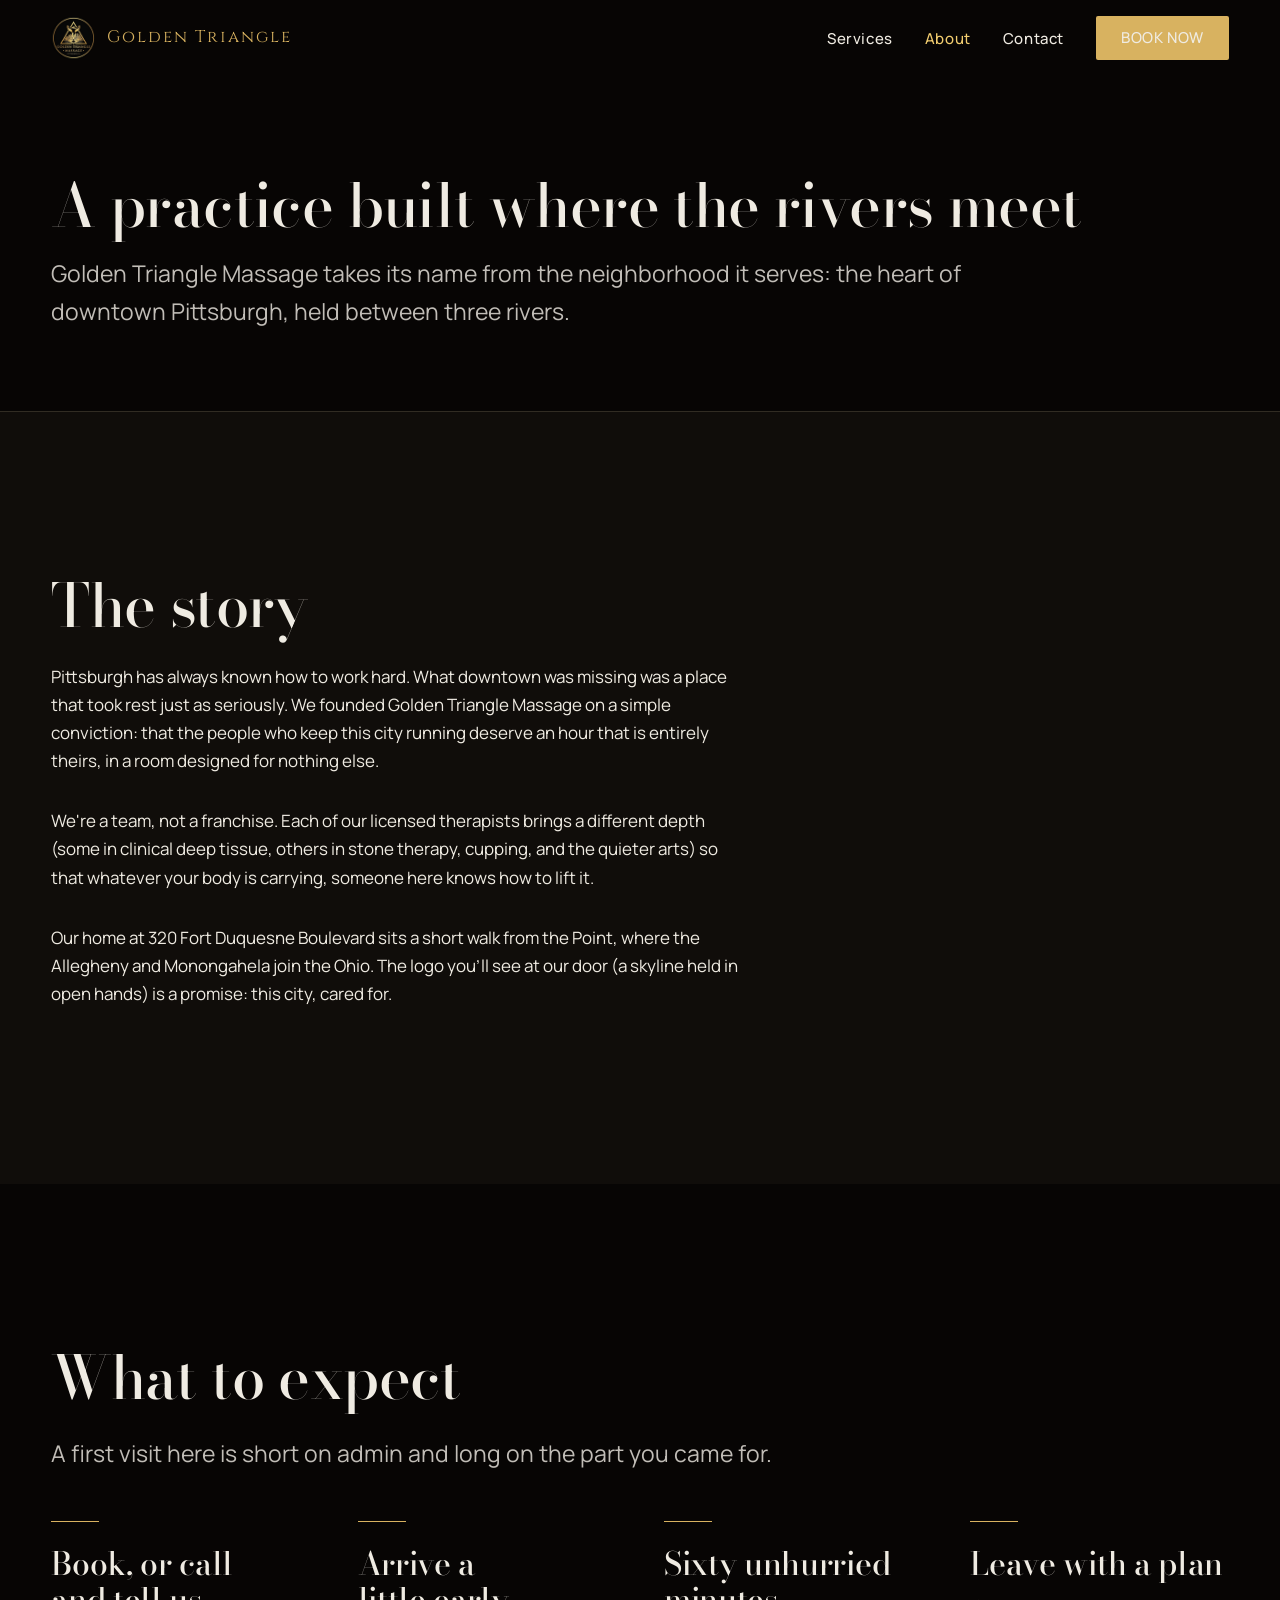
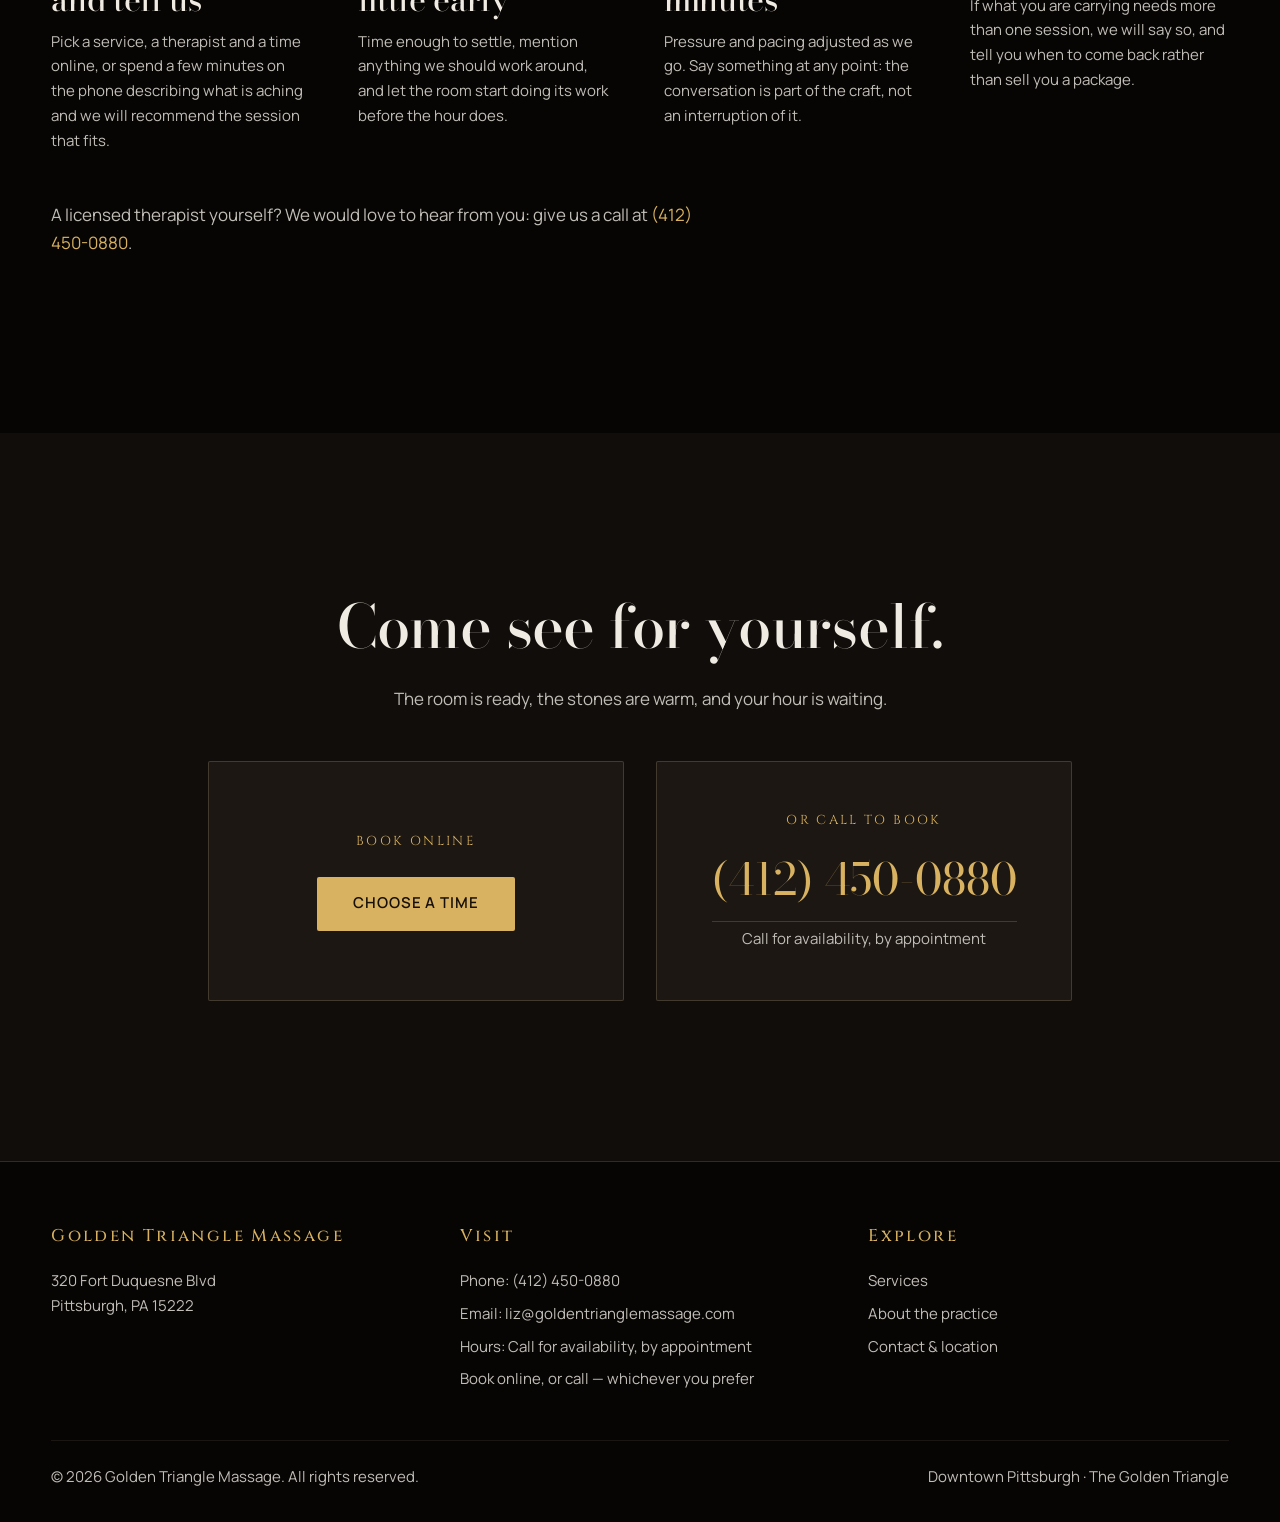
==== commit b87df47d: "Update about.html" ====
--- a/about.html
+++ b/about.html
@@ -68,7 +68,7 @@
           </div>
           <div class="rise" data-rise-delay="200">
             <div class="why__rule" aria-hidden="true"></div>
-            <h3>Fifty unhurried minutes</h3>
+            <h3>Sixty unhurried minutes</h3>
             <p>Pressure and pacing adjusted as we go. Say something at any point: the conversation is part of the craft, not an interruption of it.</p>
           </div>
           <div class="rise" data-rise-delay="300">
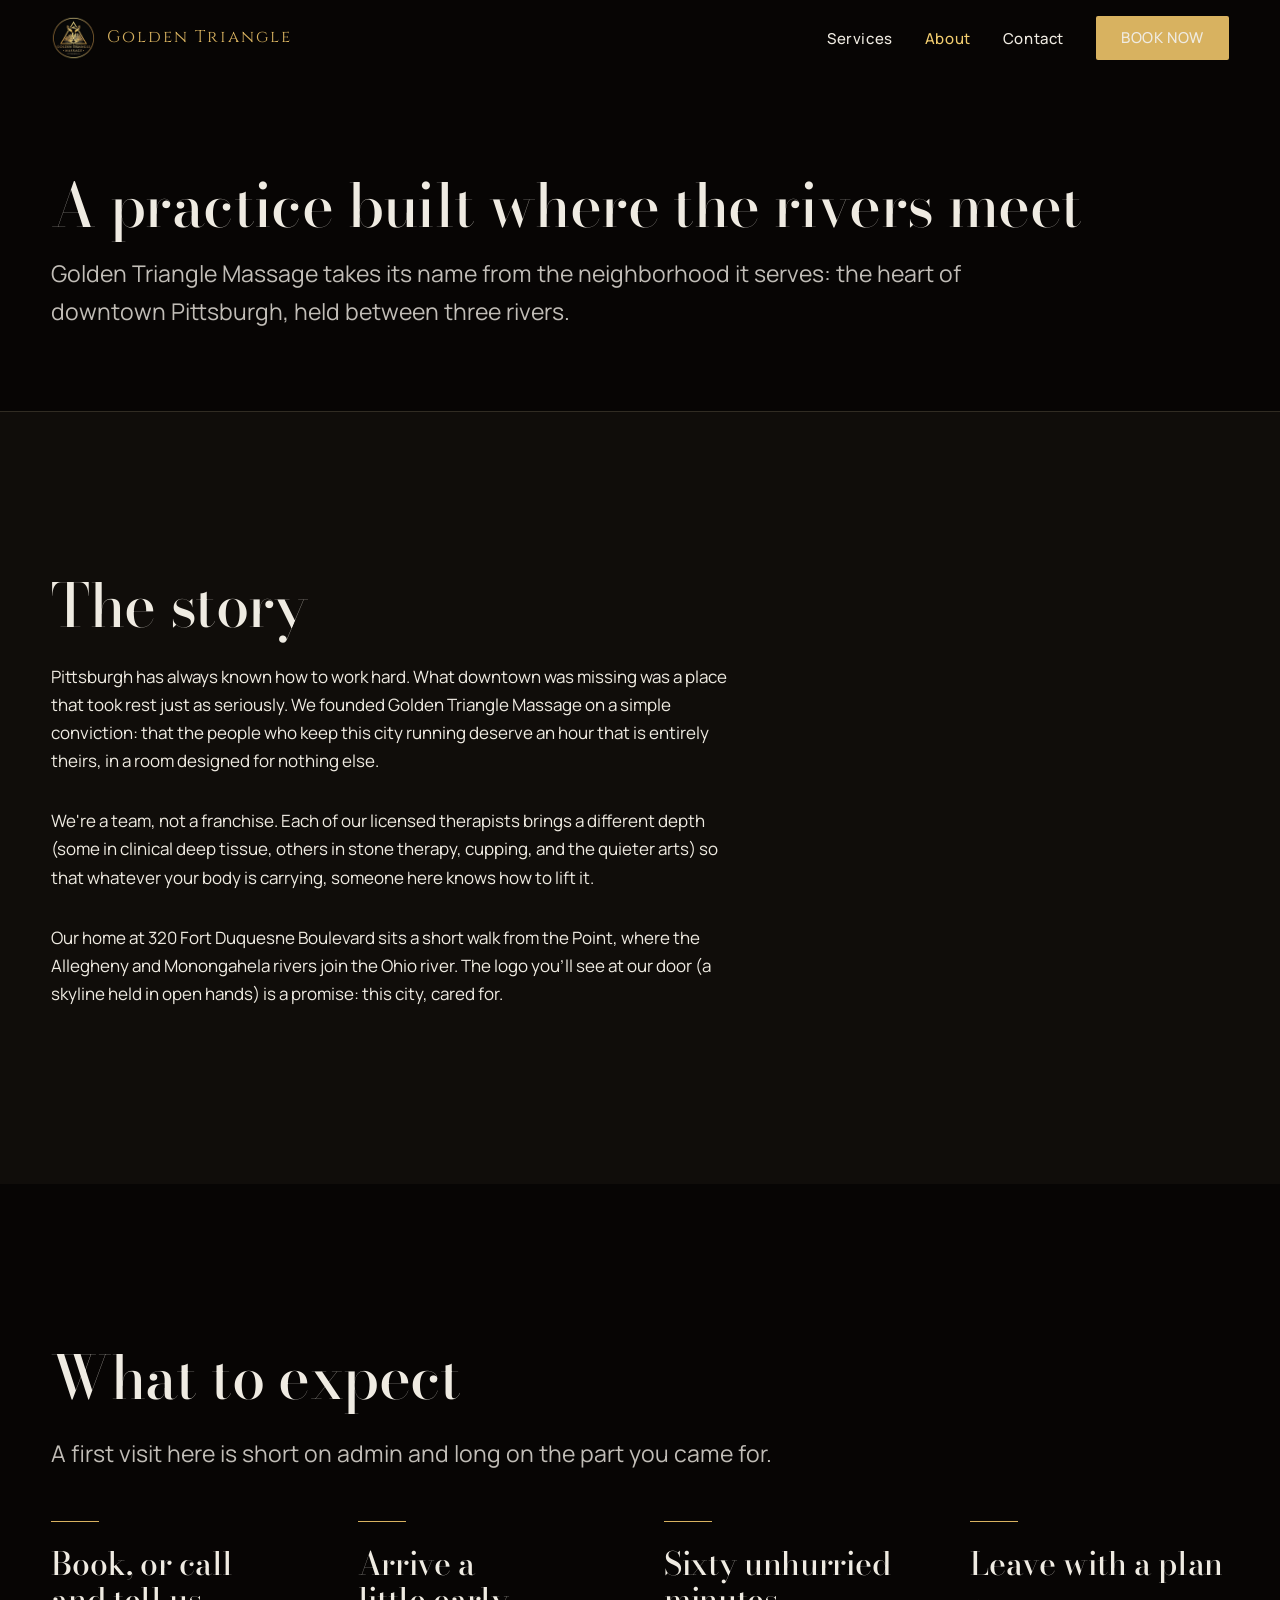
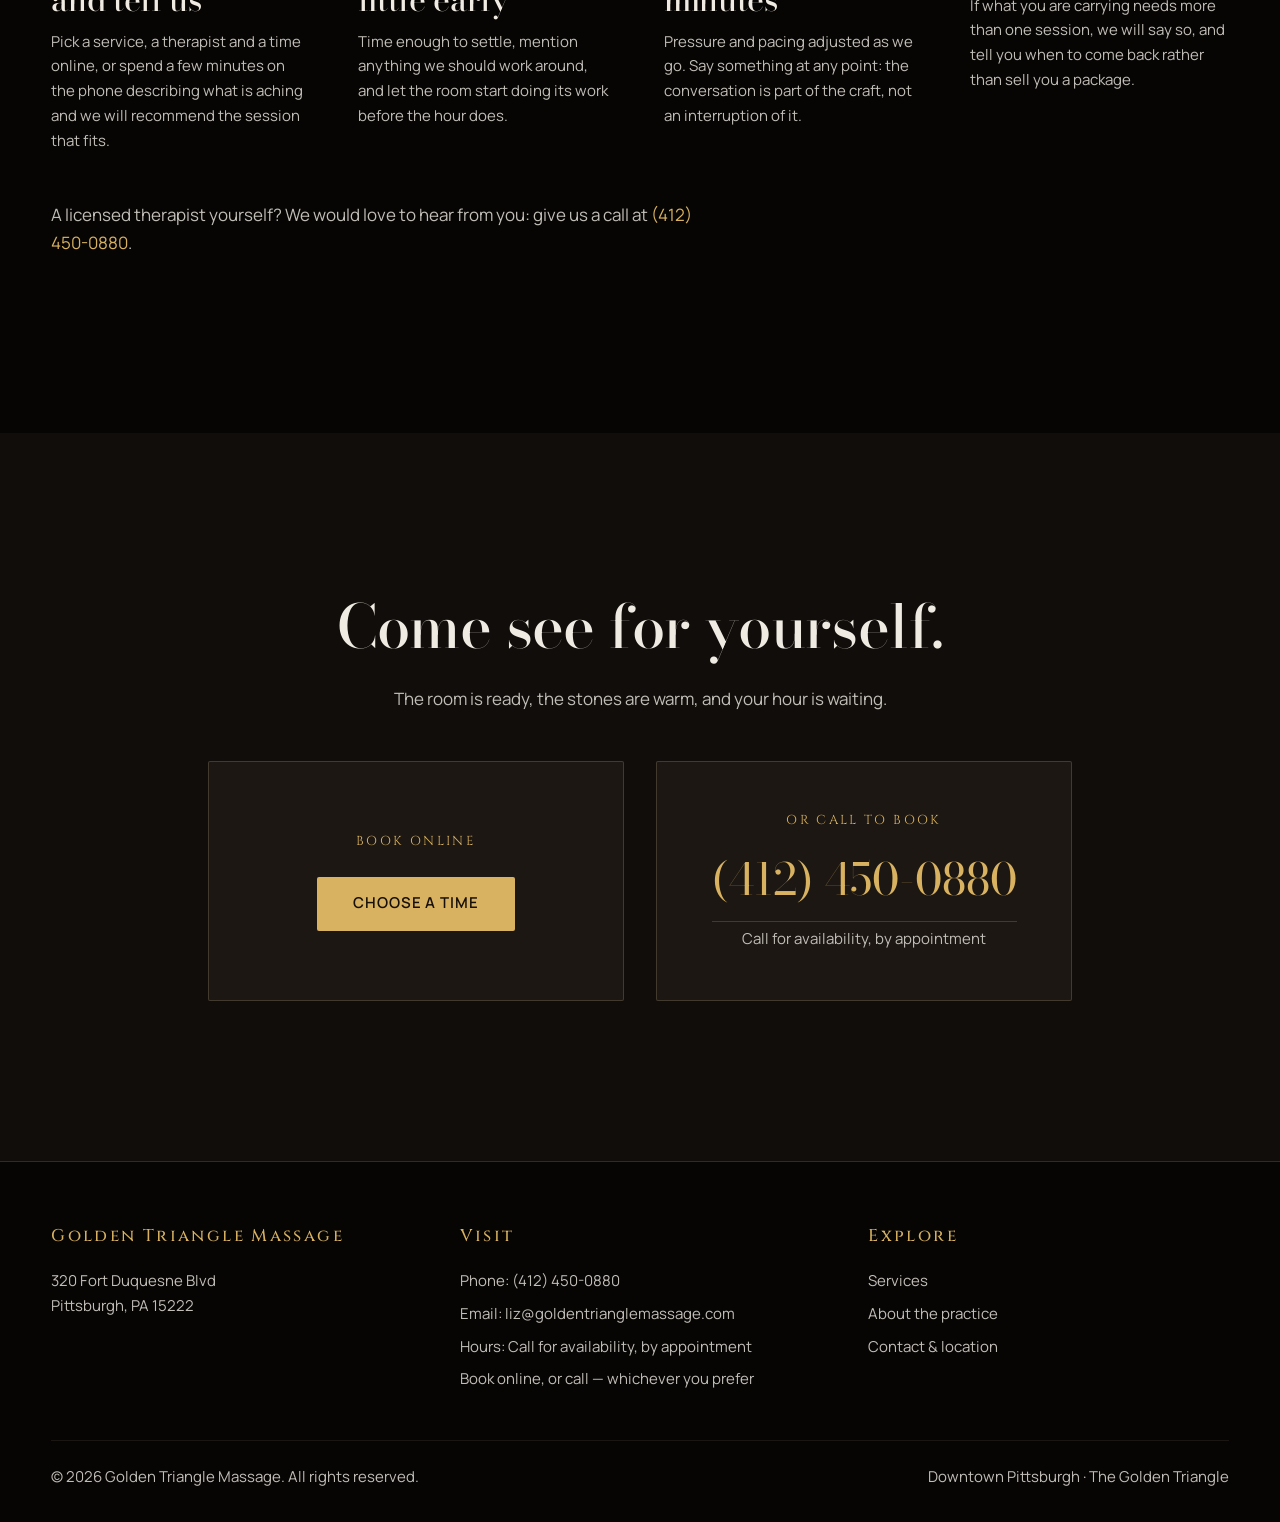
==== commit 435dd187: "Update about.html" ====
--- a/about.html
+++ b/about.html
@@ -46,7 +46,7 @@
         <div class="stack-8">
           <p class="rise">Pittsburgh has always known how to work hard. What downtown was missing was a place that took rest just as seriously. We founded Golden Triangle Massage on a simple conviction: that the people who keep this city running deserve an hour that is entirely theirs, in a room designed for nothing else.</p>
           <p class="rise">We're a team, not a franchise. Each of our licensed therapists brings a different depth (some in clinical deep tissue, others in stone therapy, cupping, and the quieter arts) so that whatever your body is carrying, someone here knows how to lift it.</p>
-          <p class="rise">Our home at 320 Fort Duquesne Boulevard sits a short walk from the Point, where the Allegheny and Monongahela join the Ohio. The logo you'll see at our door (a skyline held in open hands) is a promise: this city, cared for.</p>
+          <p class="rise">Our home at 320 Fort Duquesne Boulevard sits a short walk from the Point, where the Allegheny and Monongahela rivers join the Ohio river. The logo you'll see at our door (a skyline held in open hands) is a promise: this city, cared for.</p>
         </div>
       </div>
     </section>
